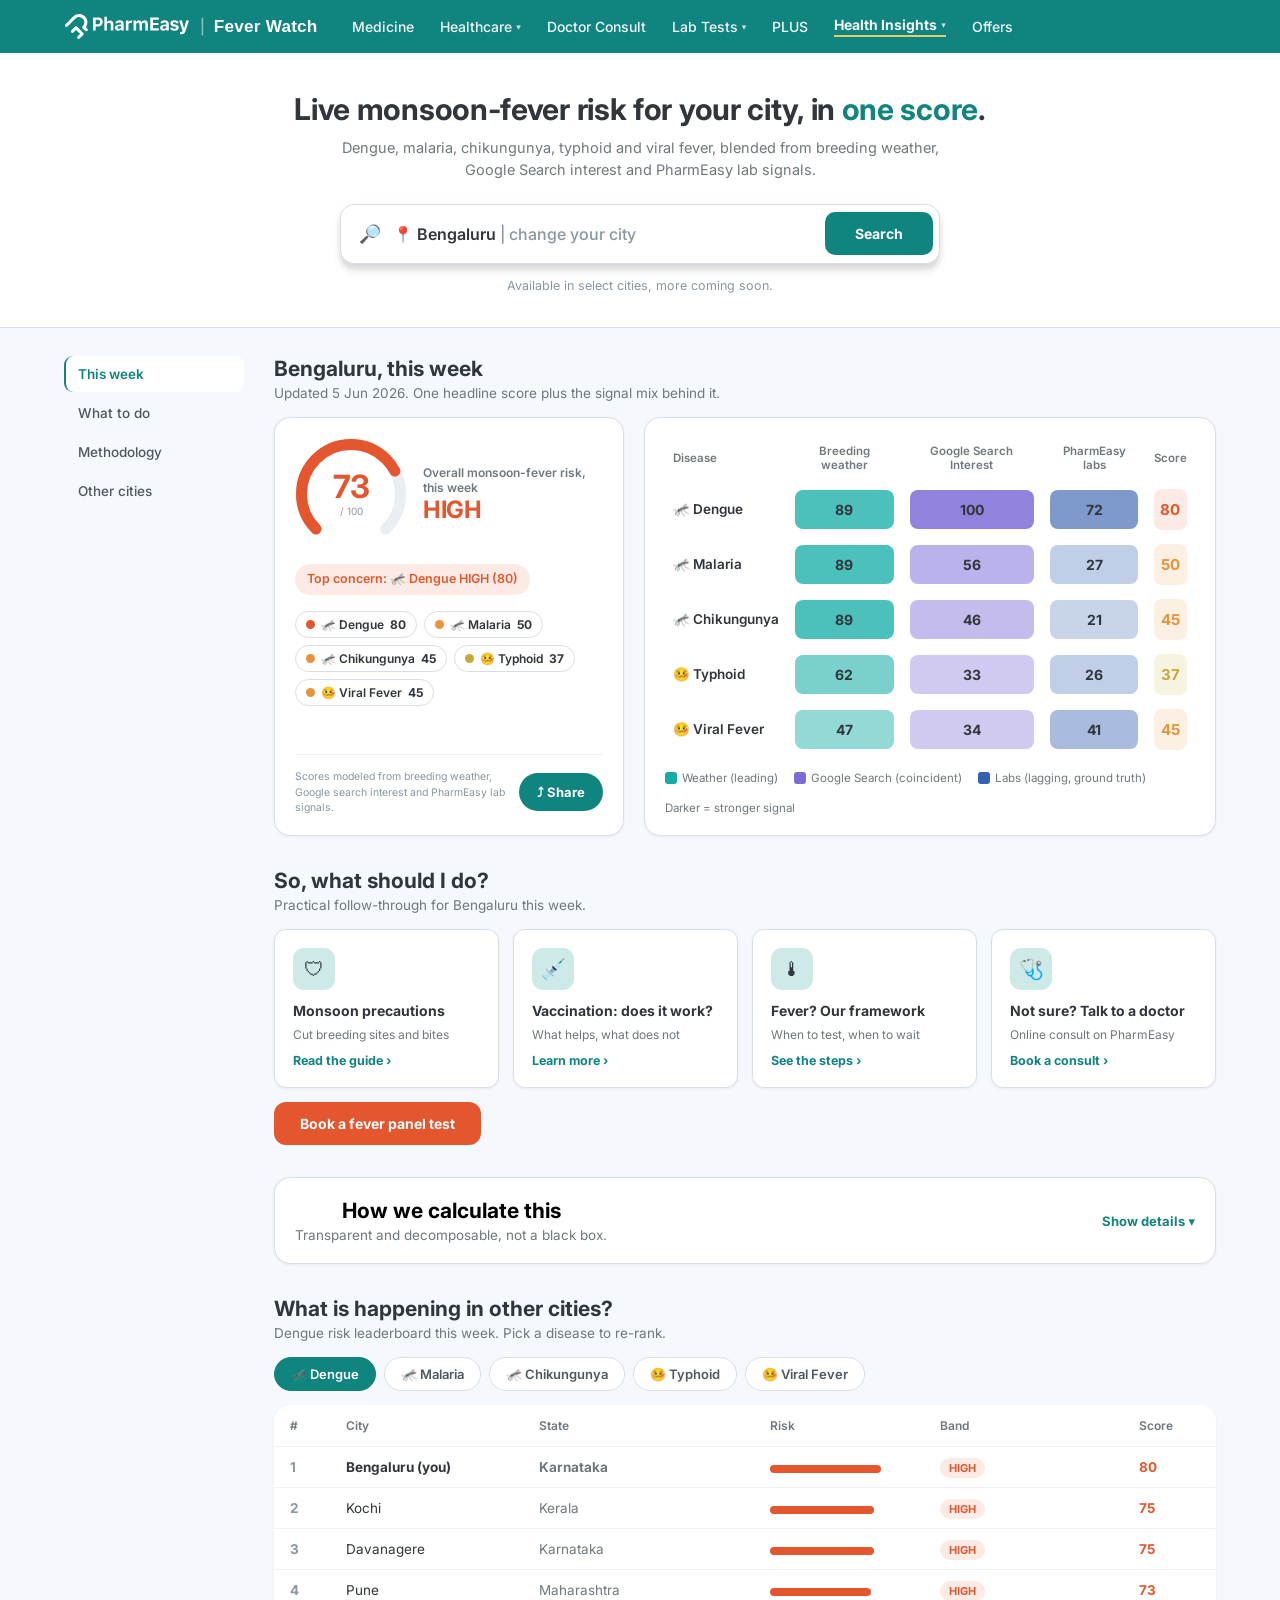
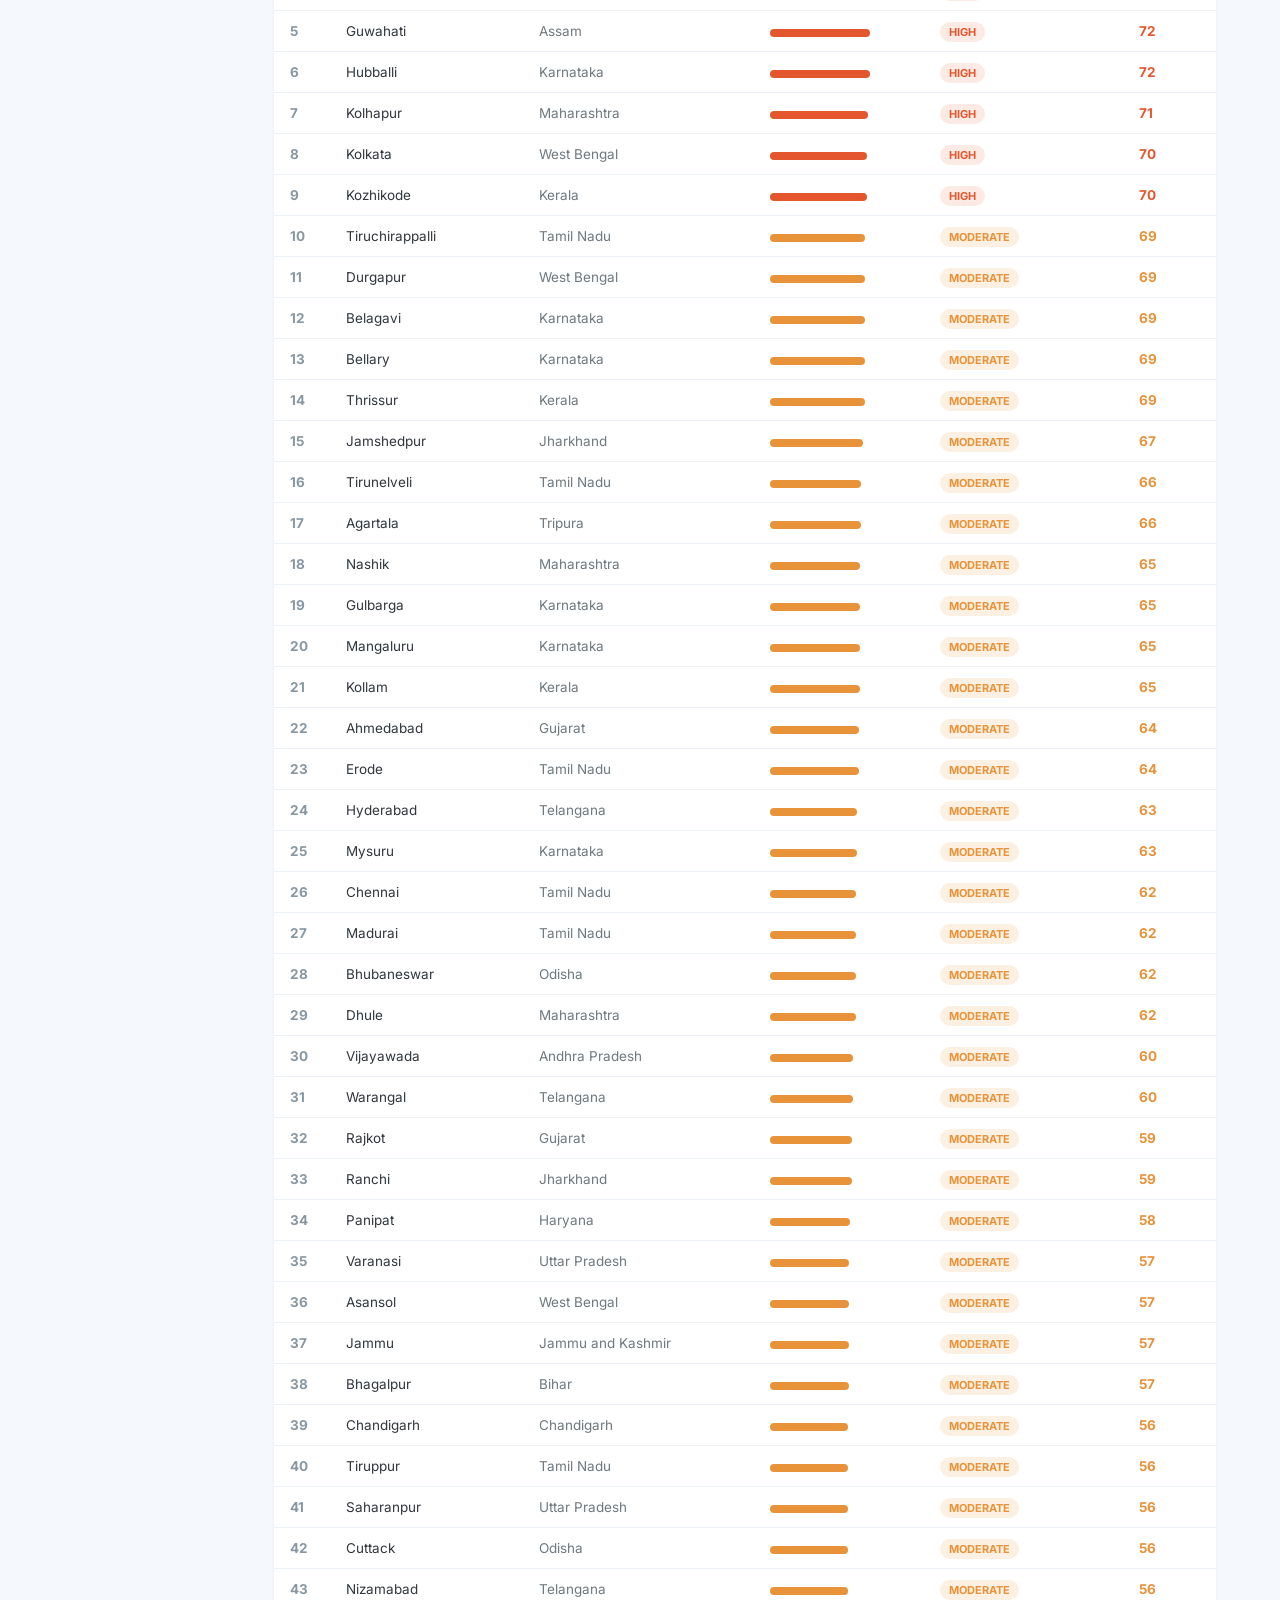
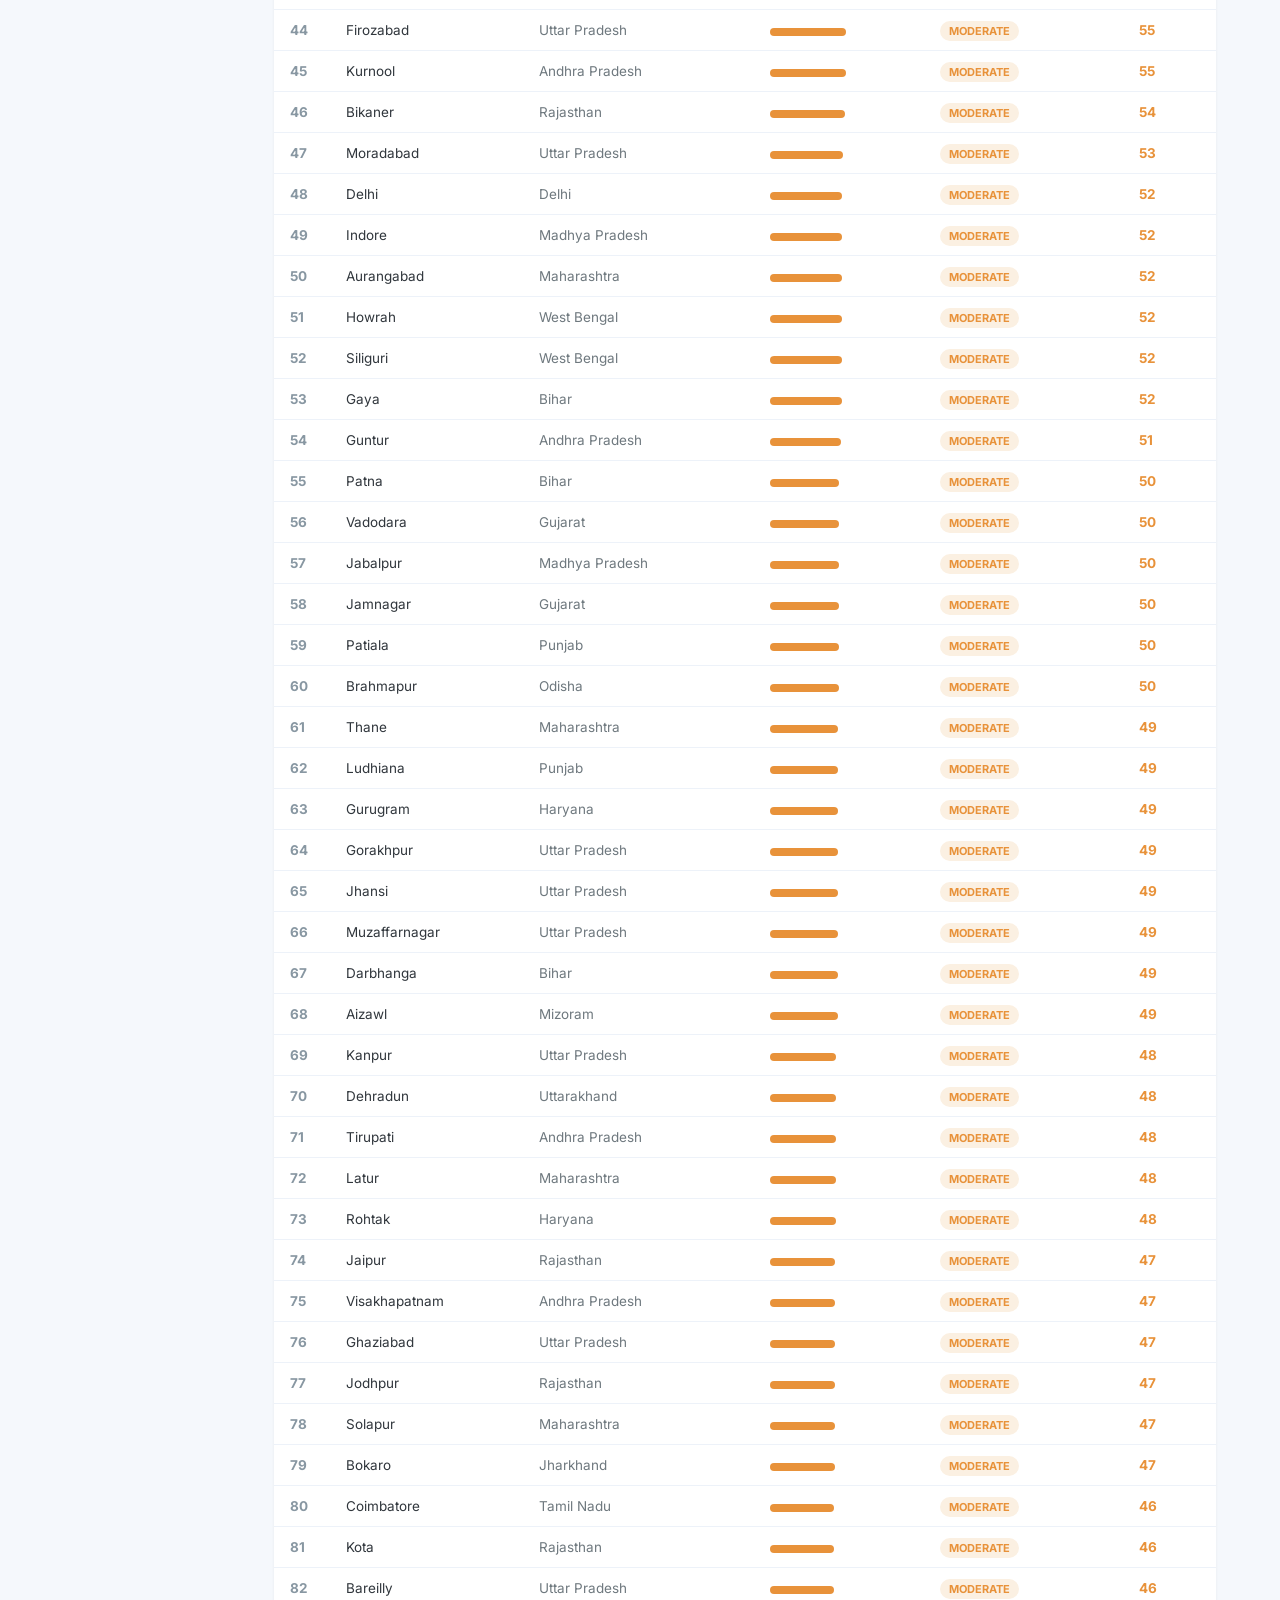
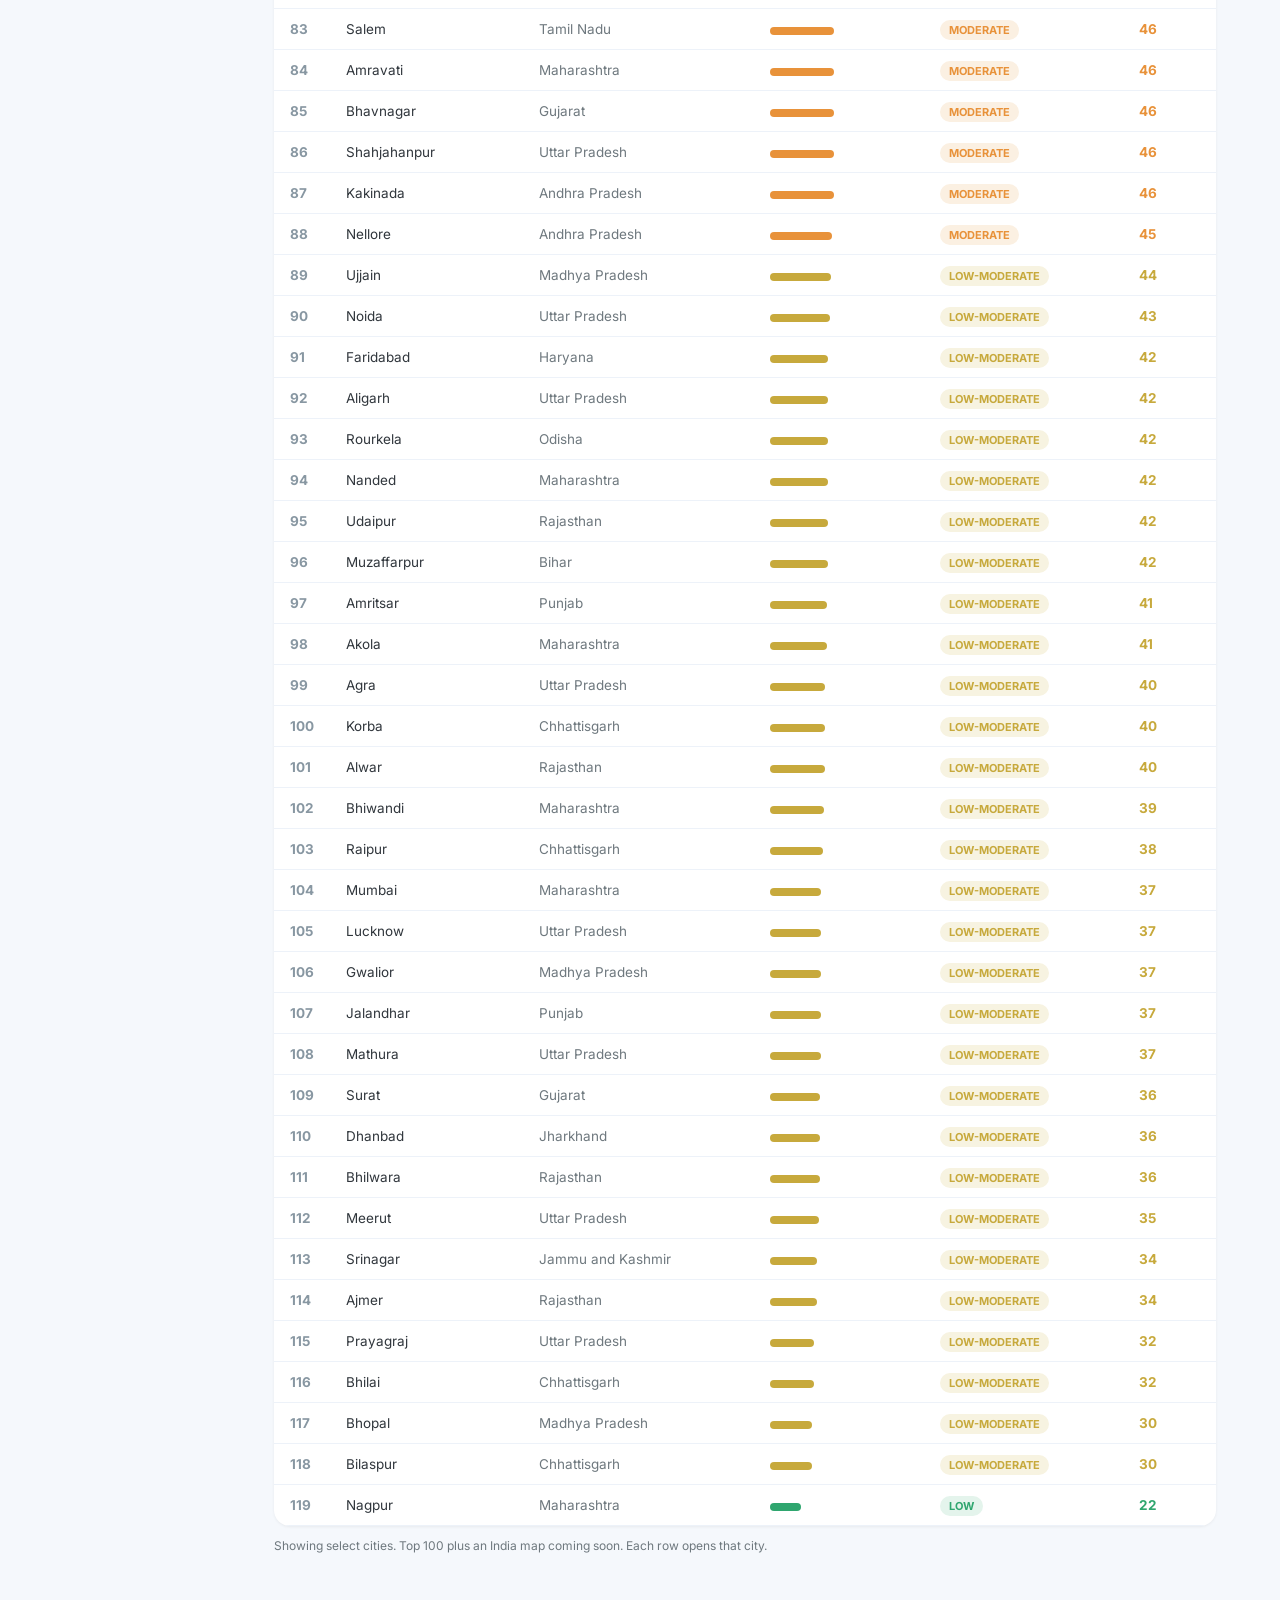
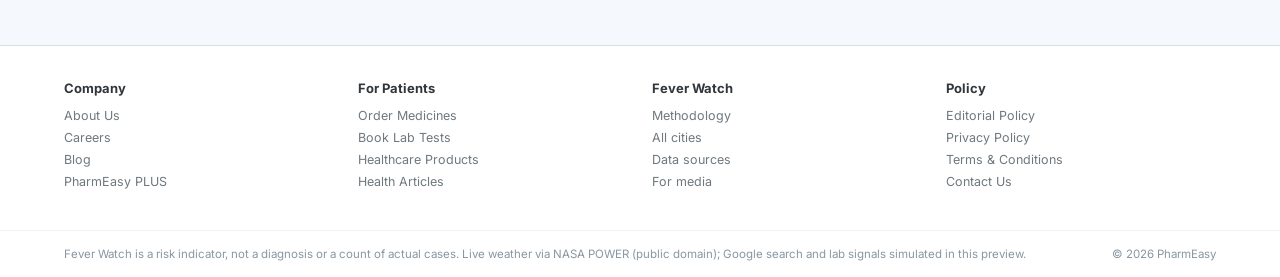
==== prototypes/desktop.html @ 9a68ba4a "Initial commit: Fever Watch data layer, providers, prototypes, geo/share modules - Confirmation-weig" ====
<!DOCTYPE html>
<html lang="en-IN">
<head>
<meta charset="utf-8" />
<meta name="viewport" content="width=device-width, initial-scale=1" />
<title>Fever Watch | Desktop flow</title>
<link rel="stylesheet" href="./tokens.css" />
<style>
  body { background: var(--pe-bg); }

  /* header (teal, white logo + mock nav links) */
  .nav { position: sticky; top: 0; z-index: 30; background: var(--pe-green); }
  .navin { max-width: 1200px; margin: 0 auto; display: flex; align-items: center; gap: 32px; padding: 14px 24px; }
  .navin img.navlock { height: 25px; display: block; }
  .navlinks { display: flex; gap: 26px; align-items: center; }
  .navlinks a { color: #fff; font-size: 14px; font-weight: 500; display: inline-flex; align-items: center; gap: 4px; opacity: .95; }
  .navlinks a.cur { font-weight: 700; border-bottom: 2px solid var(--pe-gold); padding-bottom: 2px; }
  .navlinks a .cv { font-size: 9px; opacity: .8; }

  /* search hero (white) */
  .srch { background: #fff; border-bottom: 1px solid var(--pe-line); }
  .srchin { max-width: 760px; margin: 0 auto; padding: 38px 24px 34px; text-align: center; }
  .srch h1 { font-size: 30px; font-weight: 700; margin: 0 0 10px; letter-spacing: -.3px; }
  .srch h1 em { font-style: normal; color: var(--pe-green); }
  .srch .subtitle { font-size: 14.5px; color: var(--pe-muted); margin: 0 auto 22px; max-width: 600px; line-height: 1.55; }
  .searchbar { display: flex; align-items: center; max-width: 600px; margin: 0 auto; background: #fff; border: 1px solid var(--pe-line); border-radius: 14px; box-shadow: var(--shadow); padding: 6px 6px 6px 18px; position: relative; }
  .searchbar .ico { color: var(--pe-green); font-size: 18px; }
  .searchbar .field { flex: 1; font-size: 16px; color: var(--pe-ink); font-weight: 600; padding: 13px 12px; text-align: left; background: none; border: none; cursor: pointer; }
  .searchbar .field .ph { color: var(--pe-muted-2); font-weight: 500; }
  .searchbtn { background: var(--pe-green); color: #fff; border: none; padding: 13px 30px; border-radius: 10px; font-weight: 700; font-size: 14px; cursor: pointer; }
  .microcopy { font-size: 12.5px; color: var(--pe-muted-2); margin: 14px 0 0; }
  .combopanel { display: none; position: absolute; top: 62px; left: 0; right: 0; background: #fff; border-radius: 12px; box-shadow: var(--shadow); z-index: 20; overflow: hidden; text-align: left; }
  .combopanel.open { display: block; }
  .combopanel input { width: 100%; border: none; border-bottom: 1px solid var(--pe-bg-2); padding: 14px 16px; font-size: 14px; }
  .combolist { max-height: 300px; overflow-y: auto; }
  .cityopt { width: 100%; text-align: left; background: none; border: none; border-bottom: 1px solid var(--pe-bg-2); padding: 12px 16px; font-size: 14.5px; display: flex; align-items: center; justify-content: space-between; cursor: pointer; }
  .cityopt:hover { background: var(--pe-bg); }
  .cityopt small { color: var(--pe-muted); font-size: 12px; }
  .cityopt .sb { font-size: 11px; font-weight: 700; padding: 3px 9px; border-radius: var(--pill); }

  /* shell */
  .shell { max-width: 1200px; margin: 0 auto; display: flex; gap: 30px; padding: 28px 24px 36px; align-items: flex-start; }
  .toc { position: sticky; top: 84px; width: 180px; flex-shrink: 0; }
  .toc a { display: block; padding: 10px 12px; border-radius: 9px; color: var(--pe-ink-2); font-size: 13.5px; font-weight: 500; margin-bottom: 3px; border-left: 2px solid transparent; cursor: pointer; }
  .toc a.cur, .toc a:hover { background: #fff; color: var(--pe-green); border-left-color: var(--pe-green); font-weight: 600; }
  .main { flex: 1; min-width: 0; }
  section[id^="s-"] { scroll-margin-top: 78px; margin-bottom: 32px; }
  .sechead { font-size: 21px; font-weight: 700; margin: 0 0 4px; }
  .secsub { font-size: 13.5px; color: var(--pe-muted); margin: 0 0 16px; }
  .card { background: #fff; border: 1px solid var(--pe-line); border-radius: var(--radius); box-shadow: var(--shadow-sm); padding: 20px; }

  .grid2 { display: grid; grid-template-columns: 350px 1fr; gap: 20px; align-items: stretch; }

  /* risk card */
  .risk { display: flex; flex-direction: column; }
  .rtop { display: flex; gap: 16px; align-items: center; }
  .gaugewrap { position: relative; flex-shrink: 0; }
  .gaugewrap .num { position: absolute; inset: 0; display: flex; flex-direction: column; align-items: center; justify-content: center; }
  .gaugewrap .num b { font-size: 32px; font-weight: 700; line-height: 1; letter-spacing: -.5px; }
  .gaugewrap .num span { font-size: 10px; color: var(--pe-muted-2); margin-top: 2px; }
  .rhead .ov { font-size: 12px; color: var(--pe-muted); font-weight: 600; }
  .rhead .bandlbl { font-size: 24px; font-weight: 700; line-height: 1.1; margin: 2px 0 0; letter-spacing: -.3px; }
  .driverrow { margin-top: 14px; }
  .driver { display: inline-flex; align-items: center; gap: 6px; font-size: 12.5px; font-weight: 600; padding: 7px 12px; border-radius: var(--pill); line-height: 1.35; }
  .pills { display: flex; flex-wrap: wrap; gap: 7px; margin: 16px 0; }
  .dpill { display: inline-flex; align-items: center; gap: 6px; border: 1px solid var(--pe-line); border-radius: var(--pill); padding: 5px 10px; font-size: 12px; font-weight: 600; }
  .dpill .dot { width: 9px; height: 9px; border-radius: 50%; }
  .dpill b { font-weight: 700; }
  .rfoot { margin-top: auto; padding-top: 14px; border-top: 1px solid var(--pe-bg-2); display: flex; align-items: center; justify-content: space-between; gap: 12px; }
  .rfoot .note { font-size: 10.5px; color: var(--pe-muted-2); line-height: 1.45; }
  .sharebtn { border: none; background: var(--pe-green); color: #fff; font-weight: 700; font-size: 13px; padding: 11px 18px; border-radius: var(--pill); white-space: nowrap; cursor: pointer; }

  /* heatmap */
  .heat { width: 100%; border-collapse: separate; border-spacing: 0; }
  .heat th { font-size: 11.5px; font-weight: 600; color: var(--pe-muted); text-align: center; padding: 6px 8px 10px; }
  .heat th.dis { text-align: left; }
  .heat td { padding: 7px 8px; text-align: center; }
  .heat td.dis { text-align: left; font-size: 13.5px; font-weight: 600; white-space: nowrap; }
  .heatcell { border-radius: 8px; padding: 11px 6px; font-weight: 700; font-size: 14px; color: var(--pe-ink); }
  .heatcell.empty { color: var(--pe-muted-2); font-weight: 500; font-size: 11.5px; background: var(--pe-bg) !important; }
  .heatscore { border-radius: 8px; padding: 11px 6px; font-weight: 700; font-size: 15px; }
  .heatlegend { font-size: 11.5px; color: var(--pe-muted); margin-top: 14px; display: flex; gap: 16px; align-items: center; flex-wrap: wrap; }
  .heatlegend .k { display: inline-flex; align-items: center; gap: 5px; }
  .heatlegend .sw { width: 12px; height: 12px; border-radius: 3px; }

  /* actions */
  .actrow { display: grid; grid-template-columns: repeat(4, 1fr); gap: 14px; }
  .actcard { background: #fff; border: 1px solid var(--pe-line); border-radius: var(--radius-sm); padding: 18px; box-shadow: var(--shadow-sm); }
  .actcard .ic { width: 42px; height: 42px; border-radius: 11px; display: grid; place-items: center; font-size: 20px; background: var(--pe-green-100); margin-bottom: 12px; }
  .actcard b { display: block; font-size: 14px; margin-bottom: 4px; }
  .actcard span { font-size: 12px; color: var(--pe-muted); line-height: 1.45; }
  .actcard .lnk { display: inline-block; margin-top: 10px; font-size: 12.5px; font-weight: 700; color: var(--pe-green); }
  .ctabig { border: none; color: #fff; font-weight: 700; font-size: 14px; padding: 13px 26px; border-radius: var(--radius-sm); margin-top: 14px; cursor: pointer; }

  /* methodology */
  .methhead { width: 100%; background: none; border: none; padding: 0; display: flex; align-items: center; justify-content: space-between; cursor: pointer; }
  .methtog { color: var(--pe-green); font-weight: 700; font-size: 13px; }
  .methbody { display: none; margin-top: 16px; }
  .methbody.open { display: block; }
  .methgrid { display: grid; grid-template-columns: 1.35fr 1fr; gap: 26px; font-size: 13px; color: var(--pe-ink-2); line-height: 1.65; }
  .methgrid h4 { font-size: 13.5px; margin: 16px 0 5px; color: var(--pe-ink); }
  .methgrid h4:first-child { margin-top: 0; }
  .methgrid code { background: var(--pe-bg-2); padding: 1px 6px; border-radius: 4px; font-size: 12px; }
  .methgrid ul { padding-left: 18px; margin: 6px 0; }
  .methgrid li { margin: 4px 0; }
  .methgrid .side { background: var(--pe-bg); border-radius: var(--radius-sm); padding: 18px; align-self: start; }
  .cite { font-size: 12px; margin: 7px 0; padding-left: 14px; text-indent: -14px; }

  /* leaderboard */
  .lbtabs { display: flex; gap: 8px; margin-bottom: 14px; flex-wrap: wrap; }
  .lbtab { border: 1px solid var(--pe-line); background: #fff; border-radius: var(--pill); padding: 8px 16px; font-size: 13px; font-weight: 600; color: var(--pe-ink-2); cursor: pointer; }
  .lbtab.on { background: var(--pe-green); border-color: var(--pe-green); color: #fff; }
  table.lbtable { width: 100%; border-collapse: collapse; background: #fff; border-radius: var(--radius); overflow: hidden; box-shadow: var(--shadow-sm); }
  .lbtable th { text-align: left; font-size: 12px; color: var(--pe-muted); font-weight: 600; padding: 13px 16px; border-bottom: 1px solid var(--pe-bg-2); }
  .lbtable td { padding: 12px 16px; border-bottom: 1px solid var(--pe-bg-2); font-size: 13.5px; }
  .lbtable tbody tr:hover td { background: var(--pe-bg); cursor: pointer; }
  .lbtable tr.you td { font-weight: 700; }
  .lbtable .rk { color: var(--pe-muted-2); font-weight: 700; width: 36px; }
  .lbtable .bar { width: 170px; }
  .lbtable .bar i { display: inline-block; height: 8px; border-radius: 5px; vertical-align: middle; }
  .lbtable .bd { font-size: 11px; font-weight: 700; padding: 3px 9px; border-radius: var(--pill); }
  .lbnote { font-size: 12px; color: var(--pe-muted); margin-top: 12px; }

  /* footer */
  .footer { background: #fff; border-top: 1px solid var(--pe-line); margin-top: 24px; }
  .footin { max-width: 1200px; margin: 0 auto; padding: 34px 24px; display: grid; grid-template-columns: repeat(4, 1fr); gap: 24px; }
  .footin h5 { font-size: 13px; margin: 0 0 12px; }
  .footin a { display: block; font-size: 12.5px; color: var(--pe-muted); margin: 7px 0; }
  .footbar { border-top: 1px solid var(--pe-bg-2); }
  .footbarin { max-width: 1200px; margin: 0 auto; padding: 16px 24px; display: flex; justify-content: space-between; gap: 16px; font-size: 11.5px; color: var(--pe-muted-2); }

  /* share popover */
  .scrim { position: fixed; inset: 0; background: rgba(15,28,27,.5); z-index: 60; display: none; place-items: center; }
  .scrim.open { display: grid; }
  .pop { width: 360px; background: #fff; border-radius: var(--radius); overflow: hidden; }
  .pophead { display: flex; align-items: center; justify-content: space-between; padding: 16px 18px; border-bottom: 1px solid var(--pe-bg-2); }
  .pophead h3 { margin: 0; font-size: 16px; }
  .pophead .x { border: none; background: var(--pe-bg-2); width: 30px; height: 30px; border-radius: 50%; cursor: pointer; }
  .popbody { padding: 18px; }
  .sharecard { border-radius: 16px; overflow: hidden; background: linear-gradient(155deg, var(--pe-green) 0%, var(--pe-green-dark) 100%); color: #fff; }
  .sc-head { display: flex; align-items: center; gap: 11px; padding: 16px 18px 4px; }
  .sc-head img { height: 19px; }
  .sc-head .fw { font-size: 13px; font-weight: 700; padding-left: 11px; border-left: 1px solid rgba(255,255,255,.35); }
  .sc-body { text-align: center; padding: 8px 18px 16px; }
  .sc-emoji { font-size: 40px; }
  .sc-score { font-size: 54px; font-weight: 700; line-height: 1; margin: 4px 0 8px; letter-spacing: -1px; }
  .sc-score span { font-size: 20px; opacity: .8; font-weight: 600; }
  .sc-band { display: inline-block; background: #fff; font-weight: 800; font-size: 13px; letter-spacing: 1px; padding: 5px 14px; border-radius: var(--pill); }
  .sc-title { font-size: 15px; font-weight: 600; margin-top: 12px; }
  .sc-sub { font-size: 12px; opacity: .85; margin-top: 3px; }
  .sc-foot { background: rgba(0,0,0,.16); padding: 11px 18px; font-size: 11px; text-align: center; }
  .sharetext { font-size: 12.5px; color: var(--pe-ink-2); line-height: 1.55; background: var(--pe-bg); border-radius: var(--radius-sm); padding: 13px; margin: 14px 0; }
  .sharebtns { display: flex; gap: 8px; }
  .sharebtns button { flex: 1; border: none; color: #fff; padding: 12px; border-radius: 10px; font-weight: 700; font-size: 13px; cursor: pointer; }
</style>
</head>
<body>
<header class="nav"><div class="navin">
  <img class="navlock" src="../assets/img/fever-watch-lockup-white.svg" alt="PharmEasy Fever Watch" />
  <nav class="navlinks">
    <a>Medicine</a><a>Healthcare <span class="cv">▾</span></a><a>Doctor Consult</a><a>Lab Tests <span class="cv">▾</span></a>
    <a>PLUS</a><a class="cur">Health Insights <span class="cv">▾</span></a><a>Offers</a>
  </nav>
</div></header>

<div id="app"><div class="shell"><p style="color:var(--pe-muted)">Loading Fever Watch...</p></div></div>
<div class="scrim" id="scrim"><div class="pop" id="pop"></div></div>

<script>
(function () {
  "use strict";
  var LOGO = "../assets/img/pe_logo-white.svg";
  var RISK = { "HIGH": "#E4572E", "MODERATE": "#E8923A", "LOW-MODERATE": "#C7A93C", "LOW": "#2FA66F" };
  var RISK_SOFT = { "HIGH": "#FCEBE4", "MODERATE": "#FBF0E2", "LOW-MODERATE": "#F7F3E1", "LOW": "#E4F4EC" };
  var SIGCOL = { weather: [21, 172, 165], trends: [124, 108, 214], positivity: [54, 97, 176] };
  var SIGNAME = { weather: "Breeding weather", trends: "Google Search Interest", positivity: "PharmEasy labs" };
  var ACTIONS = [
    { ic: "🛡", t: "Monsoon precautions", s: "Cut breeding sites and bites", lnk: "Read the guide" },
    { ic: "💉", t: "Vaccination: does it work?", s: "What helps, what does not", lnk: "Learn more" },
    { ic: "🌡", t: "Fever? Our framework", s: "When to test, when to wait", lnk: "See the steps" },
    { ic: "🩺", t: "Not sure? Talk to a doctor", s: "Online consult on PharmEasy", lnk: "Book a consult" }
  ];
  var MONTHS = ["Jan", "Feb", "Mar", "Apr", "May", "Jun", "Jul", "Aug", "Sep", "Oct", "Nov", "Dec"];
  var DATA = null, state = { cityId: null, leader: null, comboOpen: false, methodOpen: false }, app = document.getElementById("app");

  fetch("../data/grid.json", { cache: "no-store" }).then(function (r) { return r.json(); }).then(function (j) {
    DATA = j;
    state.cityId = DATA.cities.some(function (c) { return c.id === "bengaluru"; }) ? "bengaluru" : DATA.cities[0].id;
    state.leader = (DATA.diseases.filter(function (d) { return d.flagship; })[0] || DATA.diseases[0]).id;
    document.addEventListener("click", onClick);
    render();
  }).catch(function (e) { app.innerHTML = '<div class="shell"><div class="card">Could not load data: ' + e.message + '</div></div>'; });

  function cityObj(id) { return DATA.cities.filter(function (c) { return c.id === id; })[0]; }
  function diseaseObj(id) { return DATA.diseases.filter(function (d) { return d.id === id; })[0]; }
  function cellFor(city, dis) { return DATA.grid.filter(function (r) { return r.city === city && r.disease === dis; })[0]; }
  function fmtDate(iso) { if (!iso) return ""; var d = new Date(iso); return d.getUTCDate() + " " + MONTHS[d.getUTCMonth()] + " " + d.getUTCFullYear(); }

  function render() {
    var c = cityObj(state.cityId), b = c.blend;
    app.innerHTML = searchHero(c) +
      '<div class="shell"><aside class="toc">' +
        '<a class="cur" data-jump="s-week">This week</a><a data-jump="s-do">What to do</a><a data-jump="s-method">Methodology</a><a data-jump="s-other">Other cities</a>' +
      '</aside><div class="main">' + weekSection(c, b) + doSection(c) + methodSection() + otherSection(c) + '</div></div>' + footer();
  }

  function searchHero(c) {
    return '<section class="srch"><div class="srchin">' +
      '<h1>Live monsoon-fever risk for your city, in <em>one score</em>.</h1>' +
      '<p class="subtitle">Dengue, malaria, chikungunya, typhoid and viral fever, blended from breeding weather, Google Search interest and PharmEasy lab signals.</p>' +
      '<div class="searchbar"><span class="ico">🔎</span>' +
        '<button class="field" data-act="combo">📍 ' + c.name + '  <span class="ph">| change your city</span></button>' +
        '<button class="searchbtn" data-act="combo">Search</button>' +
        '<div class="combopanel' + (state.comboOpen ? ' open' : '') + '"><input id="cityinput" placeholder="Where are you from? Type a city" autocomplete="off"><div class="combolist" id="combolist"></div></div>' +
      '</div><p class="microcopy">Available in select cities, more coming soon.</p></div></section>';
  }

  function weekSection(c, b) {
    var col = RISK[b.band], drvCell = cellFor(c.id, b.driver), drv = diseaseObj(b.driver);
    var pills = DATA.diseases.map(function (d) { var cell = cellFor(c.id, d.id); return '<span class="dpill"><span class="dot" style="background:' + RISK[cell.band] + '"></span>' + d.emoji + ' ' + d.label + ' <b>' + cell.score + '</b></span>'; }).join("");
    var card = '<div class="card risk"><div class="rtop">' + gauge(b.score, col, 112) +
      '<div class="rhead"><div class="ov">Overall monsoon-fever risk, this week</div><div class="bandlbl" style="color:' + col + '">' + b.band + '</div></div></div>' +
      '<div class="driverrow"><span class="driver" style="background:' + RISK_SOFT[drvCell.band] + ';color:' + RISK[drvCell.band] + '">Top concern: ' + drv.emoji + ' ' + drv.label + ' ' + drvCell.band + ' (' + b.driver_score + ')</span></div>' +
      '<div class="pills">' + pills + '</div>' +
      '<div class="rfoot"><span class="note">Scores modeled from breeding weather, Google search interest and PharmEasy lab signals.</span><button class="sharebtn" data-act="share">⤴ Share</button></div></div>';
    return '<section id="s-week"><h3 class="sechead">' + c.name + ', this week</h3>' +
      '<p class="secsub">Updated ' + fmtDate(DATA.generated_at) + '. One headline score plus the signal mix behind it.</p>' +
      '<div class="grid2">' + card + heatmapCard(c) + '</div></section>';
  }

  function heatmapCard(c) {
    var sigs = ["weather", "trends", "positivity"];
    var head = '<tr><th class="dis">Disease</th>' + sigs.map(function (s) { return '<th>' + SIGNAME[s] + '</th>'; }).join("") + '<th>Score</th></tr>';
    var rows = DATA.diseases.map(function (d) {
      var cell = cellFor(c.id, d.id);
      var tds = sigs.map(function (s) {
        var v = cell.signals[s];
        if (v == null) return '<td><div class="heatcell empty">no data</div></td>';
        var rgb = SIGCOL[s], a = (0.12 + 0.72 * v / 100).toFixed(2);
        return '<td><div class="heatcell" style="background:rgba(' + rgb[0] + ',' + rgb[1] + ',' + rgb[2] + ',' + a + ')">' + v + '</div></td>';
      }).join("");
      return '<tr><td class="dis">' + d.emoji + ' ' + d.label + '</td>' + tds + '<td><div class="heatscore" style="background:' + RISK_SOFT[cell.band] + ';color:' + RISK[cell.band] + '">' + cell.score + '</div></td></tr>';
    }).join("");
    return '<div class="card"><table class="heat"><thead>' + head + '</thead><tbody>' + rows + '</tbody></table>' +
      '<div class="heatlegend"><span class="k"><span class="sw" style="background:#15ACA5"></span>Weather (leading)</span>' +
      '<span class="k"><span class="sw" style="background:#7C6CD6"></span>Google Search (coincident)</span>' +
      '<span class="k"><span class="sw" style="background:#3661B0"></span>Labs (lagging, ground truth)</span><span>Darker = stronger signal</span></div></div>';
  }

  function doSection(c) {
    var high = c.blend.band === "HIGH";
    var cards = ACTIONS.map(function (a) { return '<div class="actcard"><div class="ic">' + a.ic + '</div><b>' + a.t + '</b><span>' + a.s + '</span><a class="lnk" href="#">' + a.lnk + ' ›</a></div>'; }).join("");
    return '<section id="s-do"><h3 class="sechead">So, what should I do?</h3><p class="secsub">Practical follow-through for ' + c.name + ' this week.</p>' +
      '<div class="actrow">' + cards + '</div><button class="ctabig" style="background:' + (high ? RISK.HIGH : "var(--pe-green)") + '">' + (high ? "Book a fever panel test" : "Shop monsoon prevention essentials") + '</button></section>';
  }

  function methodSection() {
    return '<section id="s-method"><div class="card"><button class="methhead" data-act="method">' +
      '<span><h3 class="sechead" style="margin:0">How we calculate this</h3><p class="secsub" style="margin:4px 0 0">Transparent and decomposable, not a black box.</p></span>' +
      '<span class="methtog" id="methtog">Show details ▾</span></button>' +
      '<div class="methbody' + (state.methodOpen ? ' open' : '') + '" id="methbody">' + METHOD + '</div></div></section>';
  }

  function otherSection(c) {
    var dis = diseaseObj(state.leader);
    var tabs = DATA.diseases.map(function (d) { return '<button class="lbtab' + (d.id === state.leader ? " on" : "") + '" data-act="leader" data-id="' + d.id + '">' + d.emoji + ' ' + d.label + '</button>'; }).join("");
    var rows = DATA.cities.map(function (ci) { var cell = cellFor(ci.id, state.leader); return { id: ci.id, name: ci.name, state: ci.state, score: cell.score, band: cell.band }; }).sort(function (a, b) { return b.score - a.score; });
    var body = rows.map(function (r, i) {
      return '<tr class="' + (r.id === state.cityId ? "you" : "") + '" data-act="pickrow" data-id="' + r.id + '"><td class="rk">' + (i + 1) + '</td><td>' + r.name + (r.id === state.cityId ? " (you)" : "") + '</td>' +
        '<td style="color:var(--pe-muted)">' + r.state + '</td><td class="bar"><i style="width:' + r.score + '%;background:' + RISK[r.band] + '"></i></td>' +
        '<td><span class="bd" style="background:' + RISK_SOFT[r.band] + ';color:' + RISK[r.band] + '">' + r.band + '</span></td><td style="font-weight:700;color:' + RISK[r.band] + '">' + r.score + '</td></tr>';
    }).join("");
    return '<section id="s-other"><h3 class="sechead">What is happening in other cities?</h3><p class="secsub">' + dis.label + ' risk leaderboard this week. Pick a disease to re-rank.</p>' +
      '<div class="lbtabs">' + tabs + '</div><table class="lbtable"><thead><tr><th>#</th><th>City</th><th>State</th><th>Risk</th><th>Band</th><th>Score</th></tr></thead><tbody>' + body + '</tbody></table>' +
      '<p class="lbnote">Showing select cities. Top 100 plus an India map coming soon. Each row opens that city.</p></section>';
  }

  function footer() {
    var cols = [["Company", ["About Us", "Careers", "Blog", "PharmEasy PLUS"]], ["For Patients", ["Order Medicines", "Book Lab Tests", "Healthcare Products", "Health Articles"]], ["Fever Watch", ["Methodology", "All cities", "Data sources", "For media"]], ["Policy", ["Editorial Policy", "Privacy Policy", "Terms & Conditions", "Contact Us"]]];
    var colHtml = cols.map(function (cl) { return '<div><h5>' + cl[0] + '</h5>' + cl[1].map(function (l) { return '<a href="#">' + l + '</a>'; }).join("") + '</div>'; }).join("");
    return '<footer class="footer"><div class="footin">' + colHtml + '</div><div class="footbar"><div class="footbarin">' +
      '<span>Fever Watch is a risk indicator, not a diagnosis or a count of actual cases. Live weather via NASA POWER (public domain); Google search and lab signals simulated in this preview.</span><span>© 2026 PharmEasy</span></div></div></footer>';
  }

  function gauge(score, color, size) {
    var sw = 11, cx = size / 2, r = (size - sw) / 2 - 1, C = 2 * Math.PI * r, arc = 0.75;
    var track = (arc * C).toFixed(1), gap = (C - arc * C).toFixed(1), prog = (Math.max(0, Math.min(100, score)) / 100 * arc * C).toFixed(1);
    return '<div class="gaugewrap" style="width:' + size + 'px;height:' + size + 'px"><svg width="' + size + '" height="' + size + '" viewBox="0 0 ' + size + ' ' + size + '">' +
      '<circle cx="' + cx + '" cy="' + cx + '" r="' + r + '" fill="none" stroke="#e9eef5" stroke-width="' + sw + '" stroke-linecap="round" stroke-dasharray="' + track + ' ' + gap + '" transform="rotate(135 ' + cx + ' ' + cx + ')"/>' +
      '<circle cx="' + cx + '" cy="' + cx + '" r="' + r + '" fill="none" stroke="' + color + '" stroke-width="' + sw + '" stroke-linecap="round" stroke-dasharray="' + prog + ' ' + (C * 2).toFixed(1) + '" transform="rotate(135 ' + cx + ' ' + cx + ')" style="transition:stroke-dasharray 1s ease"/>' +
      '</svg><div class="num"><b style="color:' + color + '">' + score + '</b><span>/ 100</span></div></div>';
  }

  function renderCombo() {
    var q = (document.getElementById("cityinput").value || "").toLowerCase();
    document.getElementById("combolist").innerHTML = DATA.cities.filter(function (c) { return c.name.toLowerCase().indexOf(q) >= 0; }).map(function (c) {
      var b = c.blend;
      return '<button class="cityopt" data-act="pickCity" data-id="' + c.id + '"><span>📍 ' + c.name + ' <small>' + c.state + '</small></span><span class="sb" style="background:' + RISK_SOFT[b.band] + ';color:' + RISK[b.band] + '">' + b.band + ' ' + b.score + '</span></button>';
    }).join("");
  }

  function shareText(c) { var b = c.blend, drv = diseaseObj(b.driver), cell = cellFor(c.id, b.driver); return cell.band + " risk for " + drv.label + " in " + c.name + ", " + b.driver_score + "/100, modelled from breeding weather, Google search interest and PharmEasy lab signals. Know more."; }
  function openShare() {
    var c = cityObj(state.cityId), b = c.blend, drv = diseaseObj(b.driver), cell = cellFor(c.id, b.driver), col = RISK[cell.band];
    document.getElementById("pop").innerHTML = '<div class="pophead"><h3>Share this risk</h3><button class="x" data-act="closeShare">✕</button></div><div class="popbody">' +
      '<div class="sharecard"><div class="sc-head"><img src="' + LOGO + '" alt="PharmEasy"><span class="fw">Fever Watch</span></div>' +
      '<div class="sc-body"><div class="sc-emoji">' + drv.emoji + '</div><div class="sc-score">' + b.driver_score + '<span>/100</span></div>' +
      '<span class="sc-band" style="color:' + col + '">' + cell.band + ' RISK</span><div class="sc-title">' + drv.label + ' risk in ' + c.name + '</div>' +
      '<div class="sc-sub">This week, ' + fmtDate(DATA.generated_at) + '</div></div><div class="sc-foot">Check your city at pharmeasy.in/fever-watch</div></div>' +
      '<div class="sharetext">' + shareText(c) + '</div>' +
      '<div class="sharebtns"><button style="background:#25D366">WhatsApp</button><button style="background:var(--pe-blue)">Copy link</button></div></div>';
    document.getElementById("scrim").classList.add("open");
  }

  function onClick(e) {
    if (e.target.id === "scrim") { document.getElementById("scrim").classList.remove("open"); return; }
    var el = e.target.closest ? e.target.closest("[data-act],[data-jump]") : null;
    if (!el) { if (state.comboOpen) { state.comboOpen = false; render(); } return; }
    if (el.hasAttribute("data-jump")) { var t = document.getElementById(el.getAttribute("data-jump")); if (t) t.scrollIntoView({ behavior: "smooth", block: "start" }); var ls = document.querySelectorAll(".toc a"); for (var i = 0; i < ls.length; i++) ls[i].classList.remove("cur"); el.classList.add("cur"); return; }
    var a = el.getAttribute("data-act");
    if (a === "combo") { state.comboOpen = !state.comboOpen; render(); if (state.comboOpen) { var inp = document.getElementById("cityinput"); renderCombo(); inp.addEventListener("input", renderCombo); inp.focus(); } e.stopPropagation(); }
    else if (a === "pickCity" || a === "pickrow") { state.cityId = el.getAttribute("data-id"); state.comboOpen = false; render(); window.scrollTo({ top: 0, behavior: "smooth" }); }
    else if (a === "leader") { state.leader = el.getAttribute("data-id"); render(); document.getElementById("s-other").scrollIntoView({ behavior: "smooth" }); }
    else if (a === "method") { state.methodOpen = !state.methodOpen; var bdy = document.getElementById("methbody"); bdy.classList.toggle("open", state.methodOpen); document.getElementById("methtog").textContent = state.methodOpen ? "Hide details ▴" : "Show details ▾"; }
    else if (a === "share") openShare();
    else if (a === "closeShare") document.getElementById("scrim").classList.remove("open");
  }

  var METHOD =
    '<div class="methgrid"><div>' +
    '<h4>1. Per-disease environmental score (0 to 100)</h4><p>From trailing daily weather, shaped by disease family:</p><ul>' +
    '<li><b>Mosquito-borne</b> (dengue, malaria, chikungunya): a unimodal temperature response peaking near <code>29&deg;C</code> (Aedes and Anopheles breed fastest at 25 to 30&deg;C; activity falls below ~18&deg;C and above ~35&deg;C), times lagged rainfall over the past ~14 days (standing-water sites emerge 1 to 2 weeks after rain), times relative humidity (above ~60% extends mosquito lifespan). Weights ~0.45 / 0.35 / 0.20.</li>' +
    '<li><b>Waterborne</b> (typhoid): recent (7-day) plus accumulated (14-day) rainfall as a contamination and runoff proxy; temperature secondary.</li>' +
    '<li><b>Febrile</b> (viral fever): humidity, day-to-day temperature variability, and rainfall.</li></ul>' +
    '<h4>2. Three independent signals</h4><ul>' +
    '<li><b>Breeding weather</b> (leading, ~weeks ahead): the environmental score above.</li>' +
    '<li><b>Google Search Interest</b> (coincident): symptom-search attention, smoothed; down-weighted when it spikes alone.</li>' +
    '<li><b>PharmEasy lab signal</b> (lagging, ground truth): aggregate, de-identified test-positivity trend.</li></ul>' +
    '<h4>3. Confirmation-weighted ensemble</h4><p>Not a flat average. With lab data present it dominates (weights ~<code>30 / 22 / 48</code> weather / search / positivity) and agreement raises confidence. Without it, a capped <code>forecast-only</code> mode (max 69, below HIGH) keeps a conditions-only read honest. The city headline is a max-dominant blend (<code>0.8 &times; top + 0.2 &times; mean of the rest</code>) with the driver disease named.</p>' +
    '</div><div class="side"><h4>Data sources</h4><ul><li>Weather: NASA POWER (US public domain / CC0)</li><li>Search: Google Trends</li><li>Positivity: PharmEasy diagnostics (aggregate, de-identified)</li></ul>' +
    '<h4>Selected research</h4>' +
    '<p class="cite">Ginsberg et al. Detecting influenza epidemics using search engine query data. <i>Nature</i>, 2009.</p>' +
    '<p class="cite">Mordecai et al. Thermal biology of mosquito-borne disease. <i>Ecology Letters</i>, 2019.</p>' +
    '<p class="cite">Liu-Helmersson et al. Vectorial capacity of Aedes aegypti and temperature. <i>PLOS ONE</i>, 2014.</p>' +
    '<p class="cite">Brady et al. Modelling adult Aedes survival at different temperatures. <i>Parasites &amp; Vectors</i>, 2013.</p>' +
    '<p class="cite">Naish et al. Climate change and dengue: a systematic review. <i>BMC Infectious Diseases</i>, 2014.</p>' +
    '<p class="cite">IDSP Weekly Outbreak Reports, MoHFW.</p>' +
    '<p style="margin-top:12px;color:var(--pe-muted-2);font-size:11.5px">A risk indicator, not a diagnosis or a case count.</p></div></div>';
})();
</script>
</body>
</html>
---- prototypes/tokens.css ----
/* PharmEasy design tokens for Fever Watch, extracted from the PharmEasy Figma
   system (Order Medicine web + Med PDP SEO). Shared by the mobile and desktop
   prototypes so both flows speak the real product's design language. */
@import url('https://fonts.googleapis.com/css2?family=Inter:wght@400;500;600;700&display=swap');

:root {
  /* Brand greens */
  --pe-green: #10847E;        /* G600 "Porcelain Green" (primary) */
  --pe-green-dark: #0A534F;   /* G1000 */
  --pe-green-bright: #15ACA5; /* G400 */
  --pe-green-100: #CEEAE8;    /* tint */

  /* Accents / semantic */
  --pe-gold: #EFD06C;         /* Y400 "Plus" accent */
  --pe-blue: #3661B0;         /* B800 diagnostics / labs */
  --pe-blue-100: #B5CDF7;
  --pe-red: #F47779;          /* R600 error / HIGH */
  --pe-success: #62BF9F;      /* M600 / LOW */

  /* Neutrals */
  --pe-ink: #30363C;          /* N800 */
  --pe-ink-2: #4F585E;        /* N600 */
  --pe-muted: #6E787E;        /* N400 */
  --pe-muted-2: #8897A2;      /* N200 */
  --pe-line: #D7DFE5;         /* N100 */
  --pe-bg: #F5F8FC;           /* N10 */
  --pe-bg-2: #EDF2F9;         /* N20 */
  --pe-white: #FFFFFF;

  /* Risk ramp (mapped onto PharmEasy semantics) */
  --risk-low: #62BF9F;
  --risk-lowmod: #9FC95B;
  --risk-mod: #EFB451;
  --risk-high: #F47779;

  /* Signal colors */
  --sig-weather: #15ACA5;     /* teal */
  --sig-search: #7C6CD6;      /* violet */
  --sig-lab: #3661B0;         /* diagnostics blue */

  /* Shape & elevation (Figma: Elevation 12 DP) */
  --radius: 16px;
  --radius-sm: 12px;
  --radius-lg: 20px;
  --pill: 999px;
  --shadow: 0 5px 5px rgba(0,0,0,.08), 0 3px 14px rgba(0,0,0,.04), 0 8px 10px rgba(0,0,0,.06);
  --shadow-sm: 0 1px 3px rgba(0,0,0,.06);
  --font: 'Inter', system-ui, -apple-system, 'Segoe UI', Roboto, sans-serif;
}

* { box-sizing: border-box; }
html, body { margin: 0; padding: 0; }
body { font-family: var(--font); color: var(--pe-ink); background: var(--pe-bg); -webkit-font-smoothing: antialiased; }
button, input, select { font-family: inherit; }
a { color: var(--pe-green); text-decoration: none; }
img, svg { max-width: 100%; }
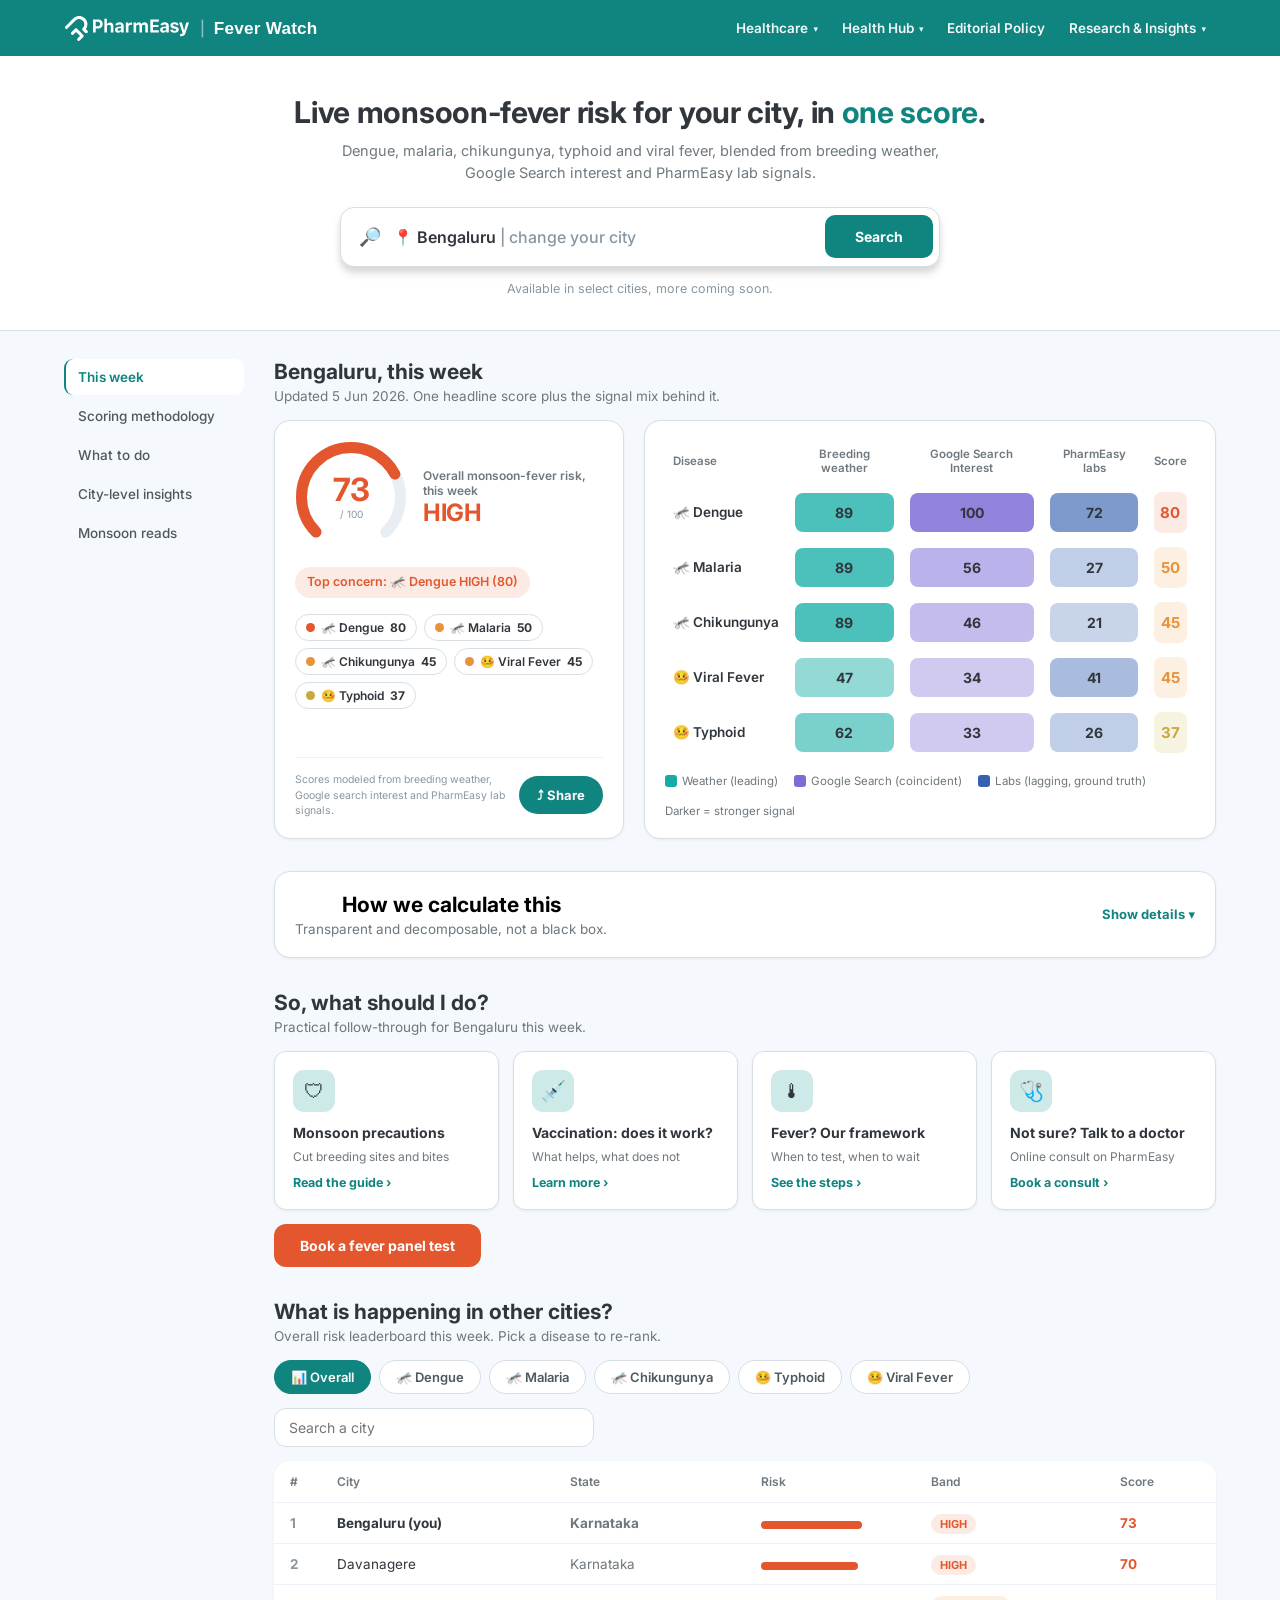
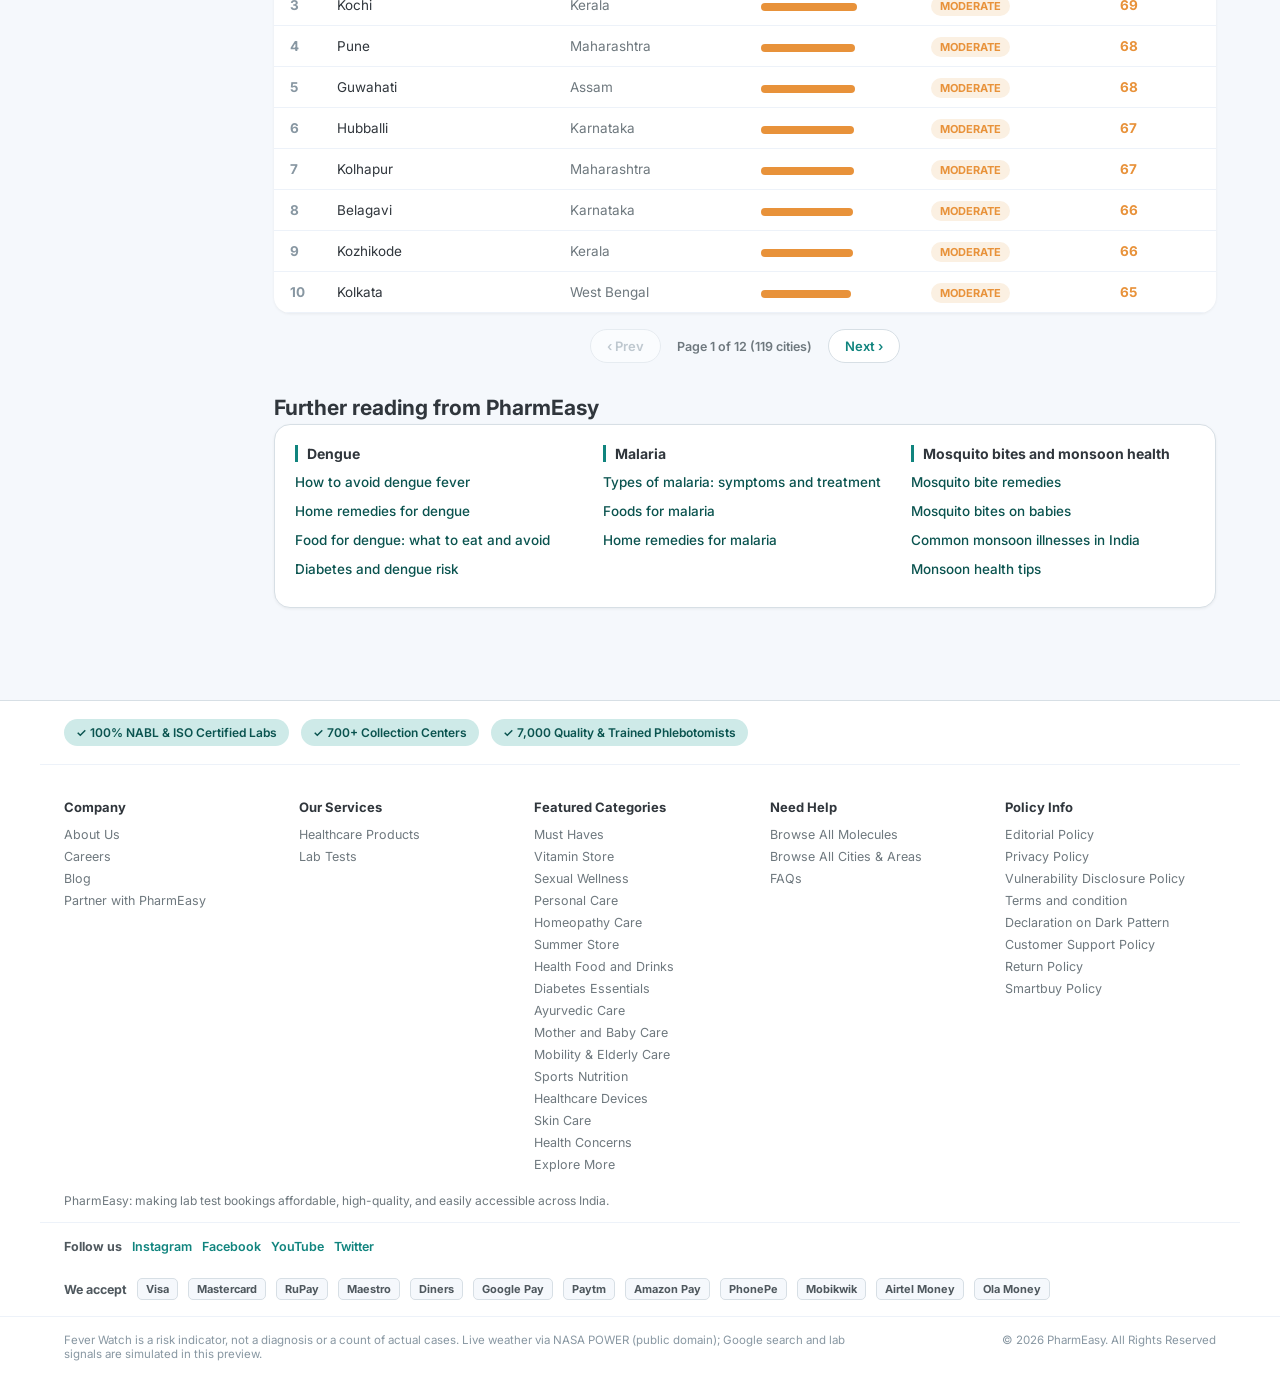
==== commit 13e381d4: "Add device-adaptive SSG, 2026-06 UI pass, per-city OG, Pages deploy SSG (src/build_site.py): 120 dev" ====
--- a/prototypes/desktop.html
+++ b/prototypes/desktop.html
@@ -8,14 +8,36 @@
 <style>
   body { background: var(--pe-bg); }
 
-  /* header (teal, white logo + mock nav links) */
+  /* header (teal, white logo + PharmEasy global nav, ported from Mosquito Watch) */
   .nav { position: sticky; top: 0; z-index: 30; background: var(--pe-green); }
-  .navin { max-width: 1200px; margin: 0 auto; display: flex; align-items: center; gap: 32px; padding: 14px 24px; }
+  .navin { max-width: 1200px; margin: 0 auto; display: flex; align-items: center; justify-content: space-between; gap: 18px; padding: 12px 24px; position: relative; }
+  .pe-logo { display: flex; align-items: center; text-decoration: none; }
   .navin img.navlock { height: 25px; display: block; }
-  .navlinks { display: flex; gap: 26px; align-items: center; }
-  .navlinks a { color: #fff; font-size: 14px; font-weight: 500; display: inline-flex; align-items: center; gap: 4px; opacity: .95; }
-  .navlinks a.cur { font-weight: 700; border-bottom: 2px solid var(--pe-gold); padding-bottom: 2px; }
-  .navlinks a .cv { font-size: 9px; opacity: .8; }
+  /* PharmEasy top navigation (dropdowns + mobile hamburger) */
+  .pe-topnav { display: flex; align-items: center; gap: 4px; }
+  .pe-nav-item { position: relative; }
+  .pe-nav-btn, .pe-nav-link { display: inline-flex; align-items: center; gap: 5px; background: none; border: 0; color: #fff; font-family: var(--font); font-size: 13.5px; font-weight: 600; opacity: .95; cursor: pointer; padding: 8px 10px; border-radius: 7px; text-decoration: none; white-space: nowrap; }
+  .pe-nav-btn:hover, .pe-nav-link:hover, .pe-nav-item.open .pe-nav-btn { opacity: 1; background: rgba(255,255,255,.14); }
+  .pe-caret { font-size: 9px; transition: transform .15s; }
+  .pe-nav-item.open .pe-caret { transform: rotate(180deg); }
+  .pe-nav-drop { position: absolute; top: calc(100% + 6px); left: 0; min-width: 210px; background: #fff; border: 1px solid var(--pe-line); border-radius: 10px; box-shadow: 0 10px 28px rgba(16,24,40,.18); padding: 6px; display: none; z-index: 1300; }
+  .pe-nav-item:last-child .pe-nav-drop { left: auto; right: 0; }
+  .pe-nav-item.open .pe-nav-drop { display: block; }
+  .pe-nav-drop a { display: block; padding: 9px 12px; color: var(--pe-ink); font-size: 13.5px; font-weight: 500; text-decoration: none; border-radius: 7px; white-space: nowrap; }
+  .pe-nav-drop a:hover { background: var(--pe-green-100); color: var(--pe-green-dark); }
+  .pe-burger { display: none; background: none; border: 0; color: #fff; font-size: 21px; line-height: 1; cursor: pointer; padding: 4px 9px; border-radius: 7px; }
+  .pe-burger:hover { background: rgba(255,255,255,.14); }
+  @media (max-width: 820px) {
+    .pe-burger { display: block; }
+    .pe-topnav { display: none; position: absolute; top: 100%; left: 0; right: 0; flex-direction: column; align-items: stretch; gap: 2px; background: var(--pe-green-dark); padding: 8px; box-shadow: 0 10px 22px rgba(0,0,0,.22); z-index: 1300; }
+    .pe-topnav.open { display: flex; }
+    .pe-nav-item { position: static; }
+    .pe-nav-btn, .pe-nav-link { width: 100%; justify-content: space-between; font-size: 15px; padding: 12px; }
+    .pe-nav-drop { position: static; display: none; min-width: 0; background: rgba(255,255,255,.06); border: 0; box-shadow: none; border-radius: 8px; margin: 2px 0 4px; padding: 4px 4px 4px 10px; }
+    .pe-nav-item.open .pe-nav-drop { display: block; }
+    .pe-nav-drop a { color: #eafffb; }
+    .pe-nav-drop a:hover { background: rgba(255,255,255,.12); color: #fff; }
+  }
 
   /* search hero (white) */
   .srch { background: #fff; border-bottom: 1px solid var(--pe-line); }
@@ -120,14 +142,37 @@
   .lbtable .bar i { display: inline-block; height: 8px; border-radius: 5px; vertical-align: middle; }
   .lbtable .bd { font-size: 11px; font-weight: 700; padding: 3px 9px; border-radius: var(--pill); }
   .lbnote { font-size: 12px; color: var(--pe-muted); margin-top: 12px; }
+  .lbsearch { width: 100%; max-width: 320px; padding: 10px 14px; border: 1px solid var(--pe-line); border-radius: var(--radius-sm); font-size: 14px; margin-bottom: 14px; display: block; }
+  .lbpager { display: flex; align-items: center; justify-content: center; gap: 16px; margin-top: 16px; }
+  .pgbtn { border: 1px solid var(--pe-line); background: #fff; border-radius: var(--pill); padding: 8px 16px; font-size: 13px; font-weight: 600; color: var(--pe-green); cursor: pointer; }
+  .pgbtn:disabled { color: var(--pe-muted-2); opacity: .5; cursor: default; }
+  .pginfo { font-size: 12.5px; color: var(--pe-muted); font-weight: 600; }
+
+  /* Further reading (PharmEasy blog interlinks, ported from Mosquito Watch) */
+  .related-grid { display: grid; grid-template-columns: repeat(auto-fit, minmax(220px, 1fr)); gap: 20px 24px; }
+  .related-col h4 { margin: 0 0 9px; font-size: 14px; color: var(--pe-ink); padding-left: 9px; border-left: 3px solid var(--pe-green); }
+  .related-col ul { list-style: none; margin: 0; padding: 0; }
+  .related-col li { margin: 0 0 9px; }
+  .related-col a { font-size: 13.5px; color: var(--pe-green-dark); text-decoration: none; font-weight: 500; }
+  .related-col a:hover { text-decoration: underline; }
 
   /* footer */
   .footer { background: #fff; border-top: 1px solid var(--pe-line); margin-top: 24px; }
-  .footin { max-width: 1200px; margin: 0 auto; padding: 34px 24px; display: grid; grid-template-columns: repeat(4, 1fr); gap: 24px; }
+  .foottrust { max-width: 1200px; margin: 0 auto; padding: 18px 24px; display: flex; flex-wrap: wrap; gap: 12px; border-bottom: 1px solid var(--pe-bg-2); }
+  .trustpill { font-size: 12px; font-weight: 600; color: var(--pe-green-dark); background: var(--pe-green-100); border-radius: var(--pill); padding: 6px 12px; }
+  .footin { max-width: 1200px; margin: 0 auto; padding: 34px 24px 14px; display: grid; grid-template-columns: repeat(5, 1fr); gap: 24px; align-items: start; }
   .footin h5 { font-size: 13px; margin: 0 0 12px; }
   .footin a { display: block; font-size: 12.5px; color: var(--pe-muted); margin: 7px 0; }
+  .footin a:hover { color: var(--pe-green); }
+  .footmission { max-width: 1200px; margin: 0 auto; padding: 0 24px 14px; font-size: 12px; color: var(--pe-muted); }
+  .footmeta { max-width: 1200px; margin: 0 auto; padding: 16px 24px; display: flex; justify-content: space-between; gap: 24px; flex-wrap: wrap; border-top: 1px solid var(--pe-bg-2); }
+  .footsocial, .footpay { display: flex; align-items: center; gap: 10px; flex-wrap: wrap; font-size: 12.5px; color: var(--pe-muted); }
+  .footsocial > span, .footpay > span { font-weight: 700; color: var(--pe-ink-2); }
+  .footsocial a { color: var(--pe-green); font-weight: 600; }
+  .paychip { border: 1px solid var(--pe-line); border-radius: 5px; padding: 3px 8px; font-size: 11px; font-weight: 600; color: var(--pe-ink-2); background: var(--pe-bg); }
   .footbar { border-top: 1px solid var(--pe-bg-2); }
   .footbarin { max-width: 1200px; margin: 0 auto; padding: 16px 24px; display: flex; justify-content: space-between; gap: 16px; font-size: 11.5px; color: var(--pe-muted-2); }
+  .footdisc { max-width: 820px; }
 
   /* share popover */
   .scrim { position: fixed; inset: 0; background: rgba(15,28,27,.5); z-index: 60; display: none; place-items: center; }
@@ -156,11 +201,36 @@
 </head>
 <body>
 <header class="nav"><div class="navin">
-  <img class="navlock" src="../assets/img/fever-watch-lockup-white.svg" alt="PharmEasy Fever Watch" />
-  <nav class="navlinks">
-    <a>Medicine</a><a>Healthcare <span class="cv">▾</span></a><a>Doctor Consult</a><a>Lab Tests <span class="cv">▾</span></a>
-    <a>PLUS</a><a class="cur">Health Insights <span class="cv">▾</span></a><a>Offers</a>
+  <a class="pe-logo" href="https://pharmeasy.in/" aria-label="PharmEasy home"><img class="navlock" src="../assets/img/fever-watch-lockup-white.svg" alt="PharmEasy Fever Watch" /></a>
+  <nav class="pe-topnav" id="pe-topnav" aria-label="PharmEasy">
+    <div class="pe-nav-item">
+      <button type="button" class="pe-nav-btn" aria-expanded="false" aria-haspopup="true">Healthcare <span class="pe-caret" aria-hidden="true">&#9662;</span></button>
+      <div class="pe-nav-drop">
+        <a href="https://pharmeasy.in/online-medicine-order?src=homecard">Medicines</a>
+        <a href="https://pharmeasy.in/diagnostics?src=homecard">Lab tests</a>
+        <a href="https://pharmeasy.in/online-doctor-consultation/">Doctor consult</a>
+        <a href="https://pharmeasy.in/health-care?src=homecard">Healthcare products</a>
+      </div>
+    </div>
+    <div class="pe-nav-item">
+      <button type="button" class="pe-nav-btn" aria-expanded="false" aria-haspopup="true">Health Hub <span class="pe-caret" aria-hidden="true">&#9662;</span></button>
+      <div class="pe-nav-drop">
+        <a href="https://pharmeasy.in/blog?src=homecard">Blog</a>
+        <a href="https://pharmeasy.in/conditions">Conditions</a>
+        <a href="https://pharmeasy.in/qna">AskEasy</a>
+      </div>
+    </div>
+    <a class="pe-nav-link" href="https://pharmeasy.in/legal/editorial-policy">Editorial Policy</a>
+    <div class="pe-nav-item">
+      <button type="button" class="pe-nav-btn" aria-expanded="false" aria-haspopup="true">Research &amp; Insights <span class="pe-caret" aria-hidden="true">&#9662;</span></button>
+      <div class="pe-nav-drop">
+        <a href="https://pharmeasy.in/research/dengue">Dengue Research 2025</a>
+        <a href="https://pharmeasy.in/research/diabetes">Diabetes Research</a>
+        <a href="https://pharmeasy.in/research/branded-vs-generics">Generic Medicines Research</a>
+      </div>
+    </div>
   </nav>
+  <button type="button" class="pe-burger" aria-label="Open menu" aria-expanded="false" aria-controls="pe-topnav">&#9776;</button>
 </div></header>
 
 <div id="app"><div class="shell"><p style="color:var(--pe-muted)">Loading Fever Watch...</p></div></div>
@@ -181,12 +251,23 @@
     { ic: "🩺", t: "Not sure? Talk to a doctor", s: "Online consult on PharmEasy", lnk: "Book a consult" }
   ];
   var MONTHS = ["Jan", "Feb", "Mar", "Apr", "May", "Jun", "Jul", "Aug", "Sep", "Oct", "Nov", "Dec"];
-  var DATA = null, state = { cityId: null, leader: null, comboOpen: false, methodOpen: false }, app = document.getElementById("app");
-
-  fetch("../data/grid.json", { cache: "no-store" }).then(function (r) { return r.json(); }).then(function (j) {
+  var DATA = null, state = { cityId: null, leader: "overall", comboOpen: false, methodOpen: false, lbQuery: "", lbPage: 0 }, app = document.getElementById("app");
+
+  function loadGrid(tries) {
+    return fetch("../data/grid.json", { cache: "no-store" }).then(function (r) {
+      if (!r.ok) throw new Error("HTTP " + r.status);
+      return r.json();
+    }).catch(function (e) {
+      if (tries > 1) return new Promise(function (res) { setTimeout(res, 500); }).then(function () { return loadGrid(tries - 1); });
+      throw e;
+    });
+  }
+
+  wireNav();  // PharmEasy header dropdowns + hamburger, independent of the data layer
+
+  loadGrid(4).then(function (j) {
     DATA = j;
     state.cityId = DATA.cities.some(function (c) { return c.id === "bengaluru"; }) ? "bengaluru" : DATA.cities[0].id;
-    state.leader = (DATA.diseases.filter(function (d) { return d.flagship; })[0] || DATA.diseases[0]).id;
     document.addEventListener("click", onClick);
     render();
   }).catch(function (e) { app.innerHTML = '<div class="shell"><div class="card">Could not load data: ' + e.message + '</div></div>'; });
@@ -195,13 +276,74 @@
   function diseaseObj(id) { return DATA.diseases.filter(function (d) { return d.id === id; })[0]; }
   function cellFor(city, dis) { return DATA.grid.filter(function (r) { return r.city === city && r.disease === dis; })[0]; }
   function fmtDate(iso) { if (!iso) return ""; var d = new Date(iso); return d.getUTCDate() + " " + MONTHS[d.getUTCMonth()] + " " + d.getUTCFullYear(); }
+  function orderedDiseases(c) { return DATA.diseases.slice().sort(function (a, b) { return cellFor(c.id, b.id).score - cellFor(c.id, a.id).score; }); }
+  function leaderRow(ci) { if (state.leader === "overall") return { score: ci.blend.score, band: ci.blend.band }; var cell = cellFor(ci.id, state.leader); return { score: cell.score, band: cell.band }; }
+  function esc(s) { return String(s == null ? "" : s).replace(/[&<>"']/g, function (m) { return { "&": "&amp;", "<": "&lt;", ">": "&gt;", '"': "&quot;", "'": "&#39;" }[m]; }); }
+
+  function wireNav() {
+    var burger = document.querySelector(".pe-burger");
+    var topnav = document.getElementById("pe-topnav");
+    function closeDrops() {
+      Array.prototype.forEach.call(document.querySelectorAll(".pe-nav-item.open"), function (o) {
+        o.classList.remove("open");
+        var b = o.querySelector(".pe-nav-btn"); if (b) b.setAttribute("aria-expanded", "false");
+      });
+    }
+    function closePanel() { if (topnav) topnav.classList.remove("open"); if (burger) { burger.setAttribute("aria-expanded", "false"); burger.innerHTML = "&#9776;"; } }
+    if (burger && topnav) {
+      burger.addEventListener("click", function (e) {
+        e.stopPropagation();
+        var open = topnav.classList.toggle("open");
+        burger.setAttribute("aria-expanded", open ? "true" : "false");
+        burger.innerHTML = open ? "&#10005;" : "&#9776;";
+        if (!open) closeDrops();
+      });
+    }
+    Array.prototype.forEach.call(document.querySelectorAll(".pe-nav-btn"), function (btn) {
+      btn.addEventListener("click", function (e) {
+        e.stopPropagation();
+        var item = btn.parentNode, willOpen = !item.classList.contains("open");
+        closeDrops();
+        if (willOpen) { item.classList.add("open"); btn.setAttribute("aria-expanded", "true"); }
+      });
+    });
+    document.addEventListener("click", function (e) {
+      var t = e.target;
+      if (!(t.closest && (t.closest(".pe-topnav") || t.closest(".pe-burger")))) { closeDrops(); closePanel(); }
+    });
+    document.addEventListener("keydown", function (e) { if (e.key === "Escape" || e.keyCode === 27) { closeDrops(); closePanel(); } });
+  }
+
+  // Scroll-spy: highlight the TOC link for the section currently in view as the page scrolls.
+  function spyScroll() {
+    if (spyScroll.lock && Date.now() < spyScroll.lock) return;
+    var ids = ["s-week", "s-method", "s-do", "s-other", "s-reads"], cur = ids[0];
+    for (var i = 0; i < ids.length; i++) {
+      var el = document.getElementById(ids[i]);
+      if (el && el.getBoundingClientRect().top <= 110) cur = ids[i];
+    }
+    var doc = document.documentElement;
+    if ((window.innerHeight + (window.scrollY || window.pageYOffset || 0)) >= (doc.scrollHeight - 4)) cur = ids[ids.length - 1];
+    var links = document.querySelectorAll(".toc a");
+    for (var j = 0; j < links.length; j++) links[j].classList.toggle("cur", links[j].getAttribute("data-jump") === cur);
+  }
+  function wireScrollSpy() {
+    if (!wireScrollSpy.wired) {
+      window.addEventListener("scroll", spyScroll, { passive: true });
+      window.addEventListener("resize", spyScroll, { passive: true });
+      wireScrollSpy.wired = true;
+    }
+    spyScroll();
+  }
 
   function render() {
     var c = cityObj(state.cityId), b = c.blend;
     app.innerHTML = searchHero(c) +
       '<div class="shell"><aside class="toc">' +
-        '<a class="cur" data-jump="s-week">This week</a><a data-jump="s-do">What to do</a><a data-jump="s-method">Methodology</a><a data-jump="s-other">Other cities</a>' +
-      '</aside><div class="main">' + weekSection(c, b) + doSection(c) + methodSection() + otherSection(c) + '</div></div>' + footer();
+        '<a class="cur" data-jump="s-week">This week</a><a data-jump="s-method">Scoring methodology</a><a data-jump="s-do">What to do</a><a data-jump="s-other">City-level insights</a><a data-jump="s-reads">Monsoon reads</a>' +
+      '</aside><div class="main">' + weekSection(c, b) + methodSection() + doSection(c) + otherSection(c) + readsSection() + '</div></div>' + footer();
+    wireLeaderboard();
+    wireScrollSpy();
   }
 
   function searchHero(c) {
@@ -217,7 +359,7 @@
 
   function weekSection(c, b) {
     var col = RISK[b.band], drvCell = cellFor(c.id, b.driver), drv = diseaseObj(b.driver);
-    var pills = DATA.diseases.map(function (d) { var cell = cellFor(c.id, d.id); return '<span class="dpill"><span class="dot" style="background:' + RISK[cell.band] + '"></span>' + d.emoji + ' ' + d.label + ' <b>' + cell.score + '</b></span>'; }).join("");
+    var pills = orderedDiseases(c).map(function (d) { var cell = cellFor(c.id, d.id); return '<span class="dpill"><span class="dot" style="background:' + RISK[cell.band] + '"></span>' + d.emoji + ' ' + d.label + ' <b>' + cell.score + '</b></span>'; }).join("");
     var card = '<div class="card risk"><div class="rtop">' + gauge(b.score, col, 112) +
       '<div class="rhead"><div class="ov">Overall monsoon-fever risk, this week</div><div class="bandlbl" style="color:' + col + '">' + b.band + '</div></div></div>' +
       '<div class="driverrow"><span class="driver" style="background:' + RISK_SOFT[drvCell.band] + ';color:' + RISK[drvCell.band] + '">Top concern: ' + drv.emoji + ' ' + drv.label + ' ' + drvCell.band + ' (' + b.driver_score + ')</span></div>' +
@@ -231,7 +373,7 @@
   function heatmapCard(c) {
     var sigs = ["weather", "trends", "positivity"];
     var head = '<tr><th class="dis">Disease</th>' + sigs.map(function (s) { return '<th>' + SIGNAME[s] + '</th>'; }).join("") + '<th>Score</th></tr>';
-    var rows = DATA.diseases.map(function (d) {
+    var rows = orderedDiseases(c).map(function (d) {
       var cell = cellFor(c.id, d.id);
       var tds = sigs.map(function (s) {
         var v = cell.signals[s];
@@ -262,24 +404,99 @@
   }
 
   function otherSection(c) {
-    var dis = diseaseObj(state.leader);
-    var tabs = DATA.diseases.map(function (d) { return '<button class="lbtab' + (d.id === state.leader ? " on" : "") + '" data-act="leader" data-id="' + d.id + '">' + d.emoji + ' ' + d.label + '</button>'; }).join("");
-    var rows = DATA.cities.map(function (ci) { var cell = cellFor(ci.id, state.leader); return { id: ci.id, name: ci.name, state: ci.state, score: cell.score, band: cell.band }; }).sort(function (a, b) { return b.score - a.score; });
-    var body = rows.map(function (r, i) {
-      return '<tr class="' + (r.id === state.cityId ? "you" : "") + '" data-act="pickrow" data-id="' + r.id + '"><td class="rk">' + (i + 1) + '</td><td>' + r.name + (r.id === state.cityId ? " (you)" : "") + '</td>' +
+    var isOverall = state.leader === "overall";
+    var label = isOverall ? "Overall" : diseaseObj(state.leader).label;
+    var tabs = '<button class="lbtab' + (isOverall ? " on" : "") + '" data-act="leader" data-id="overall">📊 Overall</button>' +
+      DATA.diseases.map(function (d) { return '<button class="lbtab' + (d.id === state.leader ? " on" : "") + '" data-act="leader" data-id="' + d.id + '">' + d.emoji + ' ' + d.label + '</button>'; }).join("");
+    return '<section id="s-other"><h3 class="sechead">What is happening in other cities?</h3><p class="secsub">' + label + ' risk leaderboard this week. Pick a disease to re-rank.</p>' +
+      '<div class="lbtabs">' + tabs + '</div>' +
+      '<input class="lbsearch" id="lbsearch" placeholder="Search a city" value="' + esc(state.lbQuery) + '" autocomplete="off" />' +
+      '<div id="lbcontainer">' + leaderboardInner(c) + '</div></section>';
+  }
+
+  function leaderboardInner(c) {
+    var PER = 10;
+    var ranked = DATA.cities.map(function (ci) { var lr = leaderRow(ci); return { id: ci.id, name: ci.name, state: ci.state, score: lr.score, band: lr.band }; }).sort(function (a, b) { return b.score - a.score; });
+    ranked.forEach(function (r, i) { r.rank = i + 1; });
+    var q = (state.lbQuery || "").toLowerCase();
+    var filtered = q ? ranked.filter(function (r) { return r.name.toLowerCase().indexOf(q) >= 0 || (r.state || "").toLowerCase().indexOf(q) >= 0; }) : ranked;
+    var pages = Math.max(1, Math.ceil(filtered.length / PER));
+    var page = Math.min(state.lbPage || 0, pages - 1);
+    var slice = filtered.slice(page * PER, page * PER + PER);
+    var body = slice.map(function (r) {
+      return '<tr class="' + (r.id === state.cityId ? "you" : "") + '" data-act="pickrow" data-id="' + r.id + '"><td class="rk">' + r.rank + '</td><td>' + r.name + (r.id === state.cityId ? " (you)" : "") + '</td>' +
         '<td style="color:var(--pe-muted)">' + r.state + '</td><td class="bar"><i style="width:' + r.score + '%;background:' + RISK[r.band] + '"></i></td>' +
         '<td><span class="bd" style="background:' + RISK_SOFT[r.band] + ';color:' + RISK[r.band] + '">' + r.band + '</span></td><td style="font-weight:700;color:' + RISK[r.band] + '">' + r.score + '</td></tr>';
     }).join("");
-    return '<section id="s-other"><h3 class="sechead">What is happening in other cities?</h3><p class="secsub">' + dis.label + ' risk leaderboard this week. Pick a disease to re-rank.</p>' +
-      '<div class="lbtabs">' + tabs + '</div><table class="lbtable"><thead><tr><th>#</th><th>City</th><th>State</th><th>Risk</th><th>Band</th><th>Score</th></tr></thead><tbody>' + body + '</tbody></table>' +
-      '<p class="lbnote">Showing select cities. Top 100 plus an India map coming soon. Each row opens that city.</p></section>';
+    var table = '<table class="lbtable"><thead><tr><th>#</th><th>City</th><th>State</th><th>Risk</th><th>Band</th><th>Score</th></tr></thead><tbody>' +
+      (body || '<tr><td colspan="6" style="text-align:center;color:var(--pe-muted);padding:18px">No city matches "' + esc(state.lbQuery) + '".</td></tr>') + '</tbody></table>';
+    return table + pager(page, pages, filtered.length);
+  }
+
+  function pager(page, pages, total) {
+    if (pages <= 1) return '<p class="lbnote">Showing all ' + total + ' cities. Each row opens that city.</p>';
+    return '<div class="lbpager"><button class="pgbtn" data-act="lbpage" data-page="' + (page - 1) + '"' + (page === 0 ? " disabled" : "") + '>‹ Prev</button>' +
+      '<span class="pginfo">Page ' + (page + 1) + ' of ' + pages + ' (' + total + ' cities)</span>' +
+      '<button class="pgbtn" data-act="lbpage" data-page="' + (page + 1) + '"' + (page >= pages - 1 ? " disabled" : "") + '>Next ›</button></div>';
+  }
+
+  function renderLeaderboard() { var el = document.getElementById("lbcontainer"); if (el) el.innerHTML = leaderboardInner(cityObj(state.cityId)); }
+  function wireLeaderboard() { var s = document.getElementById("lbsearch"); if (s) s.oninput = function () { state.lbQuery = s.value; state.lbPage = 0; renderLeaderboard(); }; }
+
+  function readsSection() {
+    var groups = [
+      ["Dengue", [
+        ["How to avoid dengue fever", "https://pharmeasy.in/blog/5-ways-to-avoid-dengue-fever/"],
+        ["Home remedies for dengue", "https://pharmeasy.in/blog/home-remedies-for-dengue-by-dr-siddharth-gupta/"],
+        ["Food for dengue: what to eat and avoid", "https://pharmeasy.in/blog/food-for-dengue-what-to-eat-and-what-to-avoid/"],
+        ["Diabetes and dengue risk", "https://pharmeasy.in/blog/diabetes-can-make-dengue-more-lethal/"]
+      ]],
+      ["Malaria", [
+        ["Types of malaria: symptoms and treatment", "https://pharmeasy.in/blog/types-of-malaria-symptoms-causes-and-treatment/"],
+        ["Foods for malaria", "https://pharmeasy.in/blog/foods-for-malaria-what-to-eat-and-what-to-avoid/"],
+        ["Home remedies for malaria", "https://pharmeasy.in/blog/home-remedies-for-malaria-by-dr-siddharth-gupta/"]
+      ]],
+      ["Mosquito bites and monsoon health", [
+        ["Mosquito bite remedies", "https://pharmeasy.in/blog/home-remedies-for-mosquito-bite-by-dr-siddharth-gupta/"],
+        ["Mosquito bites on babies", "https://pharmeasy.in/blog/child-care-mosquito-bites-on-babies-home-remedies-treatment-and-prevention/"],
+        ["Common monsoon illnesses in India", "https://pharmeasy.in/blog/common-illnesses-during-monsoons-in-india/"],
+        ["Monsoon health tips", "https://pharmeasy.in/blog/17-simple-health-tips-for-the-monsoons/"]
+      ]]
+    ];
+    var cols = groups.map(function (g) {
+      var lis = g[1].map(function (l) { return '<li><a href="' + l[1] + '" target="_blank" rel="noopener">' + l[0] + '</a></li>'; }).join("");
+      return '<div class="related-col"><h4>' + g[0] + '</h4><ul>' + lis + '</ul></div>';
+    }).join("");
+    return '<section id="s-reads"><h3 class="sechead">Further reading from PharmEasy</h3>' +
+      '<div class="card"><div class="related-grid">' + cols + '</div></div></section>';
   }
 
   function footer() {
-    var cols = [["Company", ["About Us", "Careers", "Blog", "PharmEasy PLUS"]], ["For Patients", ["Order Medicines", "Book Lab Tests", "Healthcare Products", "Health Articles"]], ["Fever Watch", ["Methodology", "All cities", "Data sources", "For media"]], ["Policy", ["Editorial Policy", "Privacy Policy", "Terms & Conditions", "Contact Us"]]];
-    var colHtml = cols.map(function (cl) { return '<div><h5>' + cl[0] + '</h5>' + cl[1].map(function (l) { return '<a href="#">' + l + '</a>'; }).join("") + '</div>'; }).join("");
-    return '<footer class="footer"><div class="footin">' + colHtml + '</div><div class="footbar"><div class="footbarin">' +
-      '<span>Fever Watch is a risk indicator, not a diagnosis or a count of actual cases. Live weather via NASA POWER (public domain); Google search and lab signals simulated in this preview.</span><span>© 2026 PharmEasy</span></div></div></footer>';
+    var cols = [
+      ["Company", [["About Us", "https://pharmeasy.in/about-us"], ["Careers", "https://pharmeasy.in/careers"], ["Blog", "https://pharmeasy.in/blog"], ["Partner with PharmEasy", "https://pharmeasy.in/franchisestores"]]],
+      ["Our Services", [["Healthcare Products", "https://pharmeasy.in/health-care"], ["Lab Tests", "https://pharmeasy.in/diagnostics"]]],
+      ["Featured Categories", [["Must Haves", "https://pharmeasy.in/health-care/top-products-9297"], ["Vitamin Store", "https://pharmeasy.in/health-care/fitness-supplements-623"], ["Sexual Wellness", "https://pharmeasy.in/health-care/sexual-wellness-575"], ["Personal Care", "https://pharmeasy.in/health-care/personal-care-877"], ["Homeopathy Care", "https://pharmeasy.in/health-care/homeopathy-care-12811"], ["Summer Store", "https://pharmeasy.in/health-care/summer-store-16709"], ["Health Food and Drinks", "https://pharmeasy.in/health-care/health-food-and-drinks-648"], ["Diabetes Essentials", "https://pharmeasy.in/health-care/diabetic-care-145"], ["Ayurvedic Care", "https://pharmeasy.in/health-care/ayurvedic-care-765"], ["Mother and Baby Care", "https://pharmeasy.in/health-care/mother-and-baby-care-838"], ["Mobility & Elderly Care", "https://pharmeasy.in/health-care/elderly-care-750"], ["Sports Nutrition", "https://pharmeasy.in/health-care/sports-nutrition-12931"], ["Healthcare Devices", "https://pharmeasy.in/health-care/healthcare-devices-717"], ["Skin Care", "https://pharmeasy.in/health-care/skin-care-93"], ["Health Concerns", "https://pharmeasy.in/health-care/health-condition-693"], ["Explore More", "https://pharmeasy.in/health-care/health-essentials-15393"]]],
+      ["Need Help", [["Browse All Molecules", "https://pharmeasy.in/molecules"], ["Browse All Cities & Areas", "https://pharmeasy.in/online-medicine-order/browse/areas"], ["FAQs", "https://pharmeasy.in/help"]]],
+      ["Policy Info", [["Editorial Policy", "https://pharmeasy.in/legal/editorial-policy"], ["Privacy Policy", "https://pharmeasy.in/legal/privacy-policy"], ["Vulnerability Disclosure Policy", "https://pharmeasy.in/vulnerability-disclosure-policy"], ["Terms and condition", "https://pharmeasy.in/terms-and-conditions"], ["Declaration on Dark Pattern", "https://assets.pharmeasy.in/web-assets/legal/circulars/Axelia_Self-Declaration_Dark_Patterns.pdf"], ["Customer Support Policy", "https://pharmeasy.in/customer-support-policy"], ["Return Policy", "https://pharmeasy.in/return-policy"], ["Smartbuy Policy", "https://pharmeasy.in/smartbuy-policy"]]]
+    ];
+    var colHtml = cols.map(function (cl) {
+      return '<div><h5>' + cl[0] + '</h5>' + cl[1].map(function (l) { return '<a href="' + l[1] + '" target="_blank" rel="noopener">' + l[0] + '</a>'; }).join("") + '</div>';
+    }).join("");
+    var social = [["Instagram", "https://www.instagram.com/pharmeasyapp/"], ["Facebook", "https://www.facebook.com/pharmeasy/"], ["YouTube", "https://www.youtube.com/channel/UCDats_DLX-bGZH3-KGu8JhA"], ["Twitter", "https://www.twitter.com/pharmeasyapp/"]];
+    var socialHtml = social.map(function (s) { return '<a href="' + s[1] + '" target="_blank" rel="noopener">' + s[0] + '</a>'; }).join("");
+    var pays = ["Visa", "Mastercard", "RuPay", "Maestro", "Diners", "Google Pay", "Paytm", "Amazon Pay", "PhonePe", "Mobikwik", "Airtel Money", "Ola Money"];
+    var payHtml = pays.map(function (p) { return '<span class="paychip">' + p + '</span>'; }).join("");
+    var trust = ["100% NABL & ISO Certified Labs", "700+ Collection Centers", "7,000 Quality & Trained Phlebotomists"];
+    var trustHtml = trust.map(function (t) { return '<span class="trustpill">✓ ' + t + '</span>'; }).join("");
+    return '<footer class="footer">' +
+      '<div class="foottrust">' + trustHtml + '</div>' +
+      '<div class="footin">' + colHtml + '</div>' +
+      '<div class="footmission">PharmEasy: making lab test bookings affordable, high-quality, and easily accessible across India.</div>' +
+      '<div class="footmeta"><div class="footsocial"><span>Follow us</span>' + socialHtml + '</div>' +
+      '<div class="footpay"><span>We accept</span>' + payHtml + '</div></div>' +
+      '<div class="footbar"><div class="footbarin">' +
+      '<span class="footdisc">Fever Watch is a risk indicator, not a diagnosis or a count of actual cases. Live weather via NASA POWER (public domain); Google search and lab signals are simulated in this preview.</span>' +
+      '<span>© 2026 PharmEasy. All Rights Reserved</span></div></div></footer>';
   }
 
   function gauge(score, color, size) {
@@ -316,11 +533,12 @@
     if (e.target.id === "scrim") { document.getElementById("scrim").classList.remove("open"); return; }
     var el = e.target.closest ? e.target.closest("[data-act],[data-jump]") : null;
     if (!el) { if (state.comboOpen) { state.comboOpen = false; render(); } return; }
-    if (el.hasAttribute("data-jump")) { var t = document.getElementById(el.getAttribute("data-jump")); if (t) t.scrollIntoView({ behavior: "smooth", block: "start" }); var ls = document.querySelectorAll(".toc a"); for (var i = 0; i < ls.length; i++) ls[i].classList.remove("cur"); el.classList.add("cur"); return; }
+    if (el.hasAttribute("data-jump")) { var t = document.getElementById(el.getAttribute("data-jump")); if (t) t.scrollIntoView({ behavior: "smooth", block: "start" }); var ls = document.querySelectorAll(".toc a"); for (var i = 0; i < ls.length; i++) ls[i].classList.remove("cur"); el.classList.add("cur"); spyScroll.lock = Date.now() + 600; return; }
     var a = el.getAttribute("data-act");
     if (a === "combo") { state.comboOpen = !state.comboOpen; render(); if (state.comboOpen) { var inp = document.getElementById("cityinput"); renderCombo(); inp.addEventListener("input", renderCombo); inp.focus(); } e.stopPropagation(); }
     else if (a === "pickCity" || a === "pickrow") { state.cityId = el.getAttribute("data-id"); state.comboOpen = false; render(); window.scrollTo({ top: 0, behavior: "smooth" }); }
-    else if (a === "leader") { state.leader = el.getAttribute("data-id"); render(); document.getElementById("s-other").scrollIntoView({ behavior: "smooth" }); }
+    else if (a === "leader") { state.leader = el.getAttribute("data-id"); state.lbPage = 0; render(); document.getElementById("s-other").scrollIntoView({ behavior: "smooth" }); }
+    else if (a === "lbpage") { state.lbPage = parseInt(el.getAttribute("data-page"), 10) || 0; renderLeaderboard(); }
     else if (a === "method") { state.methodOpen = !state.methodOpen; var bdy = document.getElementById("methbody"); bdy.classList.toggle("open", state.methodOpen); document.getElementById("methtog").textContent = state.methodOpen ? "Hide details ▴" : "Show details ▾"; }
     else if (a === "share") openShare();
     else if (a === "closeShare") document.getElementById("scrim").classList.remove("open");
--- a/prototypes/tokens.css
+++ b/prototypes/tokens.css
@@ -27,11 +27,11 @@
   --pe-bg-2: #EDF2F9;         /* N20 */
   --pe-white: #FFFFFF;
 
-  /* Risk ramp (mapped onto PharmEasy semantics) */
-  --risk-low: #62BF9F;
-  --risk-lowmod: #9FC95B;
-  --risk-mod: #EFB451;
-  --risk-high: #F47779;
+  /* Risk ramp (the locked brand ramp; matches the JS RISK map and the SSG baked HTML) */
+  --risk-low: #2FA66F;
+  --risk-lowmod: #C7A93C;
+  --risk-mod: #E8923A;
+  --risk-high: #E4572E;
 
   /* Signal colors */
   --sig-weather: #15ACA5;     /* teal */
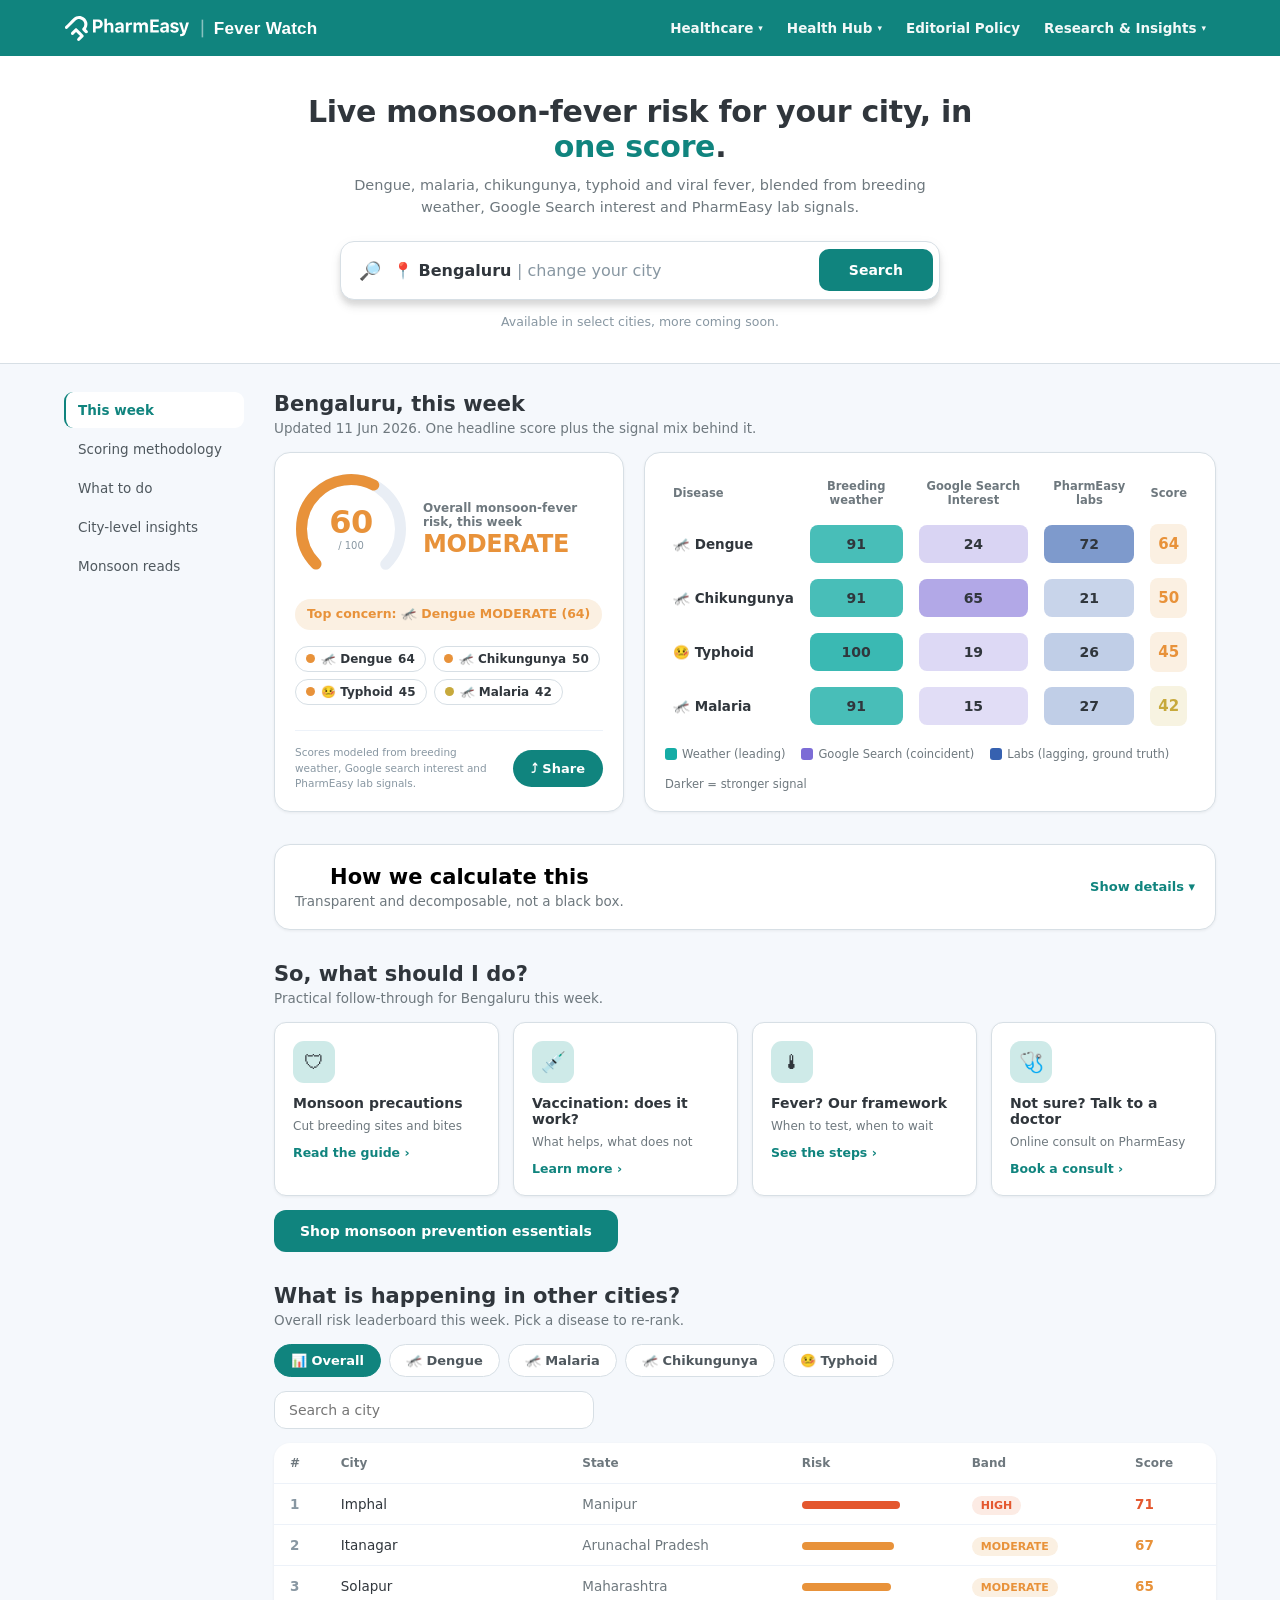
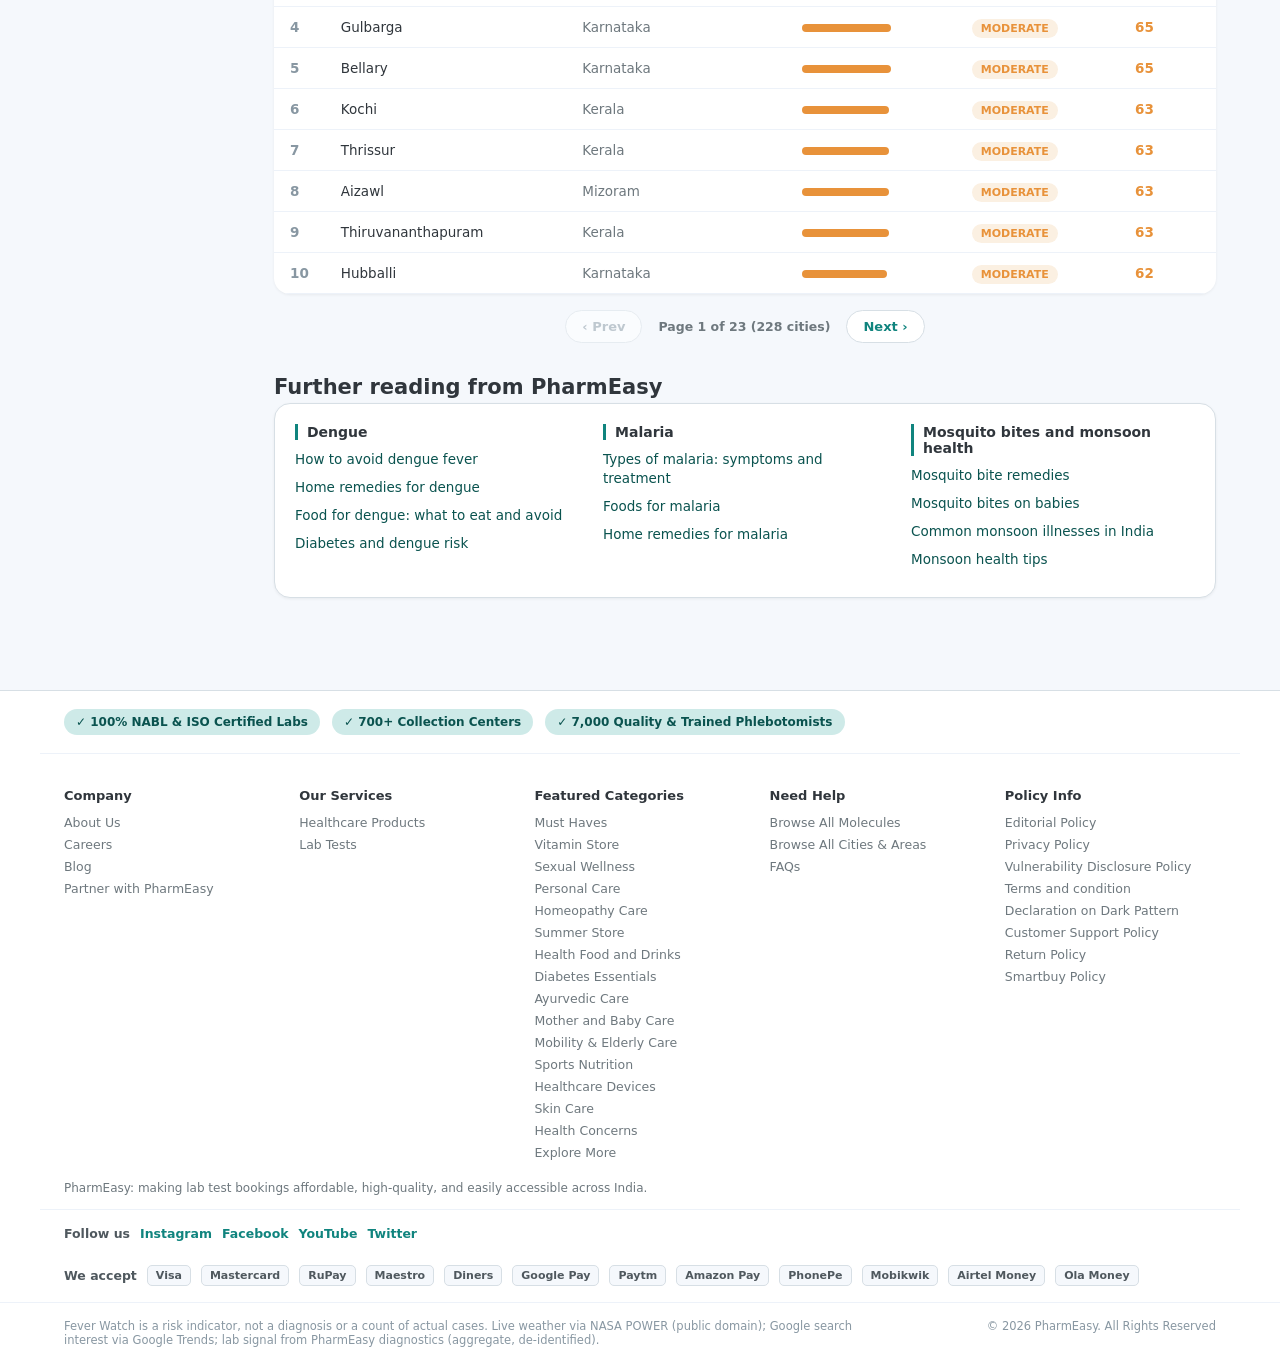
==== commit 90d44fcc: "UI batch (#1-4): share-dock recolor, live-ready footer, trend y-axis, leaderboard "your city" pin - " ====
--- a/prototypes/desktop.html
+++ b/prototypes/desktop.html
@@ -495,7 +495,7 @@
       '<div class="footmeta"><div class="footsocial"><span>Follow us</span>' + socialHtml + '</div>' +
       '<div class="footpay"><span>We accept</span>' + payHtml + '</div></div>' +
       '<div class="footbar"><div class="footbarin">' +
-      '<span class="footdisc">Fever Watch is a risk indicator, not a diagnosis or a count of actual cases. Live weather via NASA POWER (public domain); Google search and lab signals are simulated in this preview.</span>' +
+      '<span class="footdisc">Fever Watch is a risk indicator, not a diagnosis or a count of actual cases. Live weather via NASA POWER (public domain); Google search interest via Google Trends; lab signal from PharmEasy diagnostics (aggregate, de-identified).</span>' +
       '<span>© 2026 PharmEasy. All Rights Reserved</span></div></div></footer>';
   }
 
--- a/prototypes/tokens.css
+++ b/prototypes/tokens.css
@@ -1,7 +1,14 @@
 /* PharmEasy design tokens for Fever Watch, extracted from the PharmEasy Figma
    system (Order Medicine web + Med PDP SEO). Shared by the mobile and desktop
    prototypes so both flows speak the real product's design language. */
-@import url('https://fonts.googleapis.com/css2?family=Inter:wght@400;500;600;700&display=swap');
+/* Self-hosted Inter (latin woff2 subset) - no render-blocking Google Fonts request.
+   Paths are relative to dist/assets/css/ (where this file is copied at build); the SSG
+   preloads the 600 + 700 weights. */
+@font-face { font-family: 'Inter'; font-style: normal; font-weight: 400; font-display: swap; src: url('../fonts/inter-latin-400-normal.woff2') format('woff2'); }
+@font-face { font-family: 'Inter'; font-style: normal; font-weight: 500; font-display: swap; src: url('../fonts/inter-latin-500-normal.woff2') format('woff2'); }
+@font-face { font-family: 'Inter'; font-style: normal; font-weight: 600; font-display: swap; src: url('../fonts/inter-latin-600-normal.woff2') format('woff2'); }
+@font-face { font-family: 'Inter'; font-style: normal; font-weight: 700; font-display: swap; src: url('../fonts/inter-latin-700-normal.woff2') format('woff2'); }
+@font-face { font-family: 'Inter'; font-style: normal; font-weight: 800; font-display: swap; src: url('../fonts/inter-latin-800-normal.woff2') format('woff2'); }
 
 :root {
   /* Brand greens */
@@ -54,3 +61,126 @@
 button, input, select { font-family: inherit; }
 a { color: var(--pe-green); text-decoration: none; }
 img, svg { max-width: 100%; }
+
+/* Baked full-content SSR (crawler / no-JS). Hidden for JS users via the page boot style;
+   the flow CSS re-styles .fw-fallback h1/h2/p per device, so this only needs to cover the
+   richer elements (hero, tables, reads grid, CTA) and give a clean no-JS read. */
+.fw-fallback { max-width: 880px; margin: 0 auto; padding: 22px 18px 44px; }
+.fw-fallback h1 { font-size: 26px; line-height: 1.26; margin: 6px 0 10px; }
+.fw-fallback h2 { font-size: 18px; margin: 28px 0 8px; }
+.fw-fallback h3 { font-size: 14.5px; margin: 16px 0 5px; color: var(--pe-ink); }
+.fw-fallback p, .fw-fallback li { font-size: 14px; color: var(--pe-ink-2); line-height: 1.6; }
+.fw-fallback .lede { font-size: 15px; color: var(--pe-ink-2); }
+.fw-fallback .microcopy { font-size: 12.5px; color: var(--pe-muted-2); }
+.fw-fallback .fw-search { display: inline-block; border: 1px solid var(--pe-line); border-radius: 12px; padding: 12px 18px; color: var(--pe-muted); margin: 8px 0 2px; }
+.fw-fallback section { border-top: 1px solid var(--pe-bg-2); padding-top: 4px; margin-top: 18px; }
+.fw-fallback ul { padding-left: 20px; margin: 8px 0; }
+.fw-fallback .fw-scores, .fw-fallback .fw-actions { list-style: none; padding-left: 0; }
+.fw-table { width: 100%; border-collapse: collapse; margin: 12px 0; font-size: 13px; }
+.fw-table th, .fw-table td { border: 1px solid var(--pe-bg-2); padding: 7px 10px; text-align: left; }
+.fw-table thead th { background: var(--pe-bg); font-weight: 700; }
+.fw-reads { display: grid; grid-template-columns: repeat(auto-fit, minmax(220px, 1fr)); gap: 18px; }
+.fw-reads ul { list-style: none; padding: 0; }
+.fw-cta { display: inline-block; background: var(--pe-green); color: #fff; padding: 12px 22px; border-radius: 10px; font-weight: 700; }
+.fw-disc { font-size: 12px; color: var(--pe-muted-2); margin-top: 26px; }
+.fw-fallback details { border-top: 1px solid var(--pe-bg-2); padding: 8px 0; }
+.fw-fallback summary { font-weight: 600; cursor: pointer; }
+
+/* FAQ accordion (brand-recreated from the design handoff). Shared by the baked SSR FAQ and both JS
+   flows. Native <details> so it works with no JS and for crawlers; first two open; chevron tile flips. */
+.faq-list { display: flex; flex-direction: column; gap: 12px; margin: 14px 0 4px; }
+.faq-list .faqitem { background: #fff; border: 1px solid var(--pe-line); border-radius: 14px; overflow: hidden; padding: 0; }
+.faq-list .faqitem[open] { border-color: #CFE3E0; box-shadow: 0 4px 16px rgba(16,132,126,0.07); }
+.faq-list .faqitem > summary { list-style: none; cursor: pointer; display: flex; align-items: center; gap: 14px; padding: 15px 18px; }
+.faq-list .faqitem > summary::-webkit-details-marker { display: none; }
+.faq-list .faqitem > summary::after { content: none; }
+.faq-list .faq-q { flex: 1; font-size: 15.5px; font-weight: 700; color: var(--pe-ink); line-height: 1.35; }
+.faq-list .faq-chev { width: 28px; height: 28px; border-radius: 8px; background: #F1F5F4; display: inline-flex; align-items: center; justify-content: center; flex-shrink: 0; }
+.faq-list .faq-chev::after { content: ""; width: 7px; height: 7px; border-right: 2.4px solid var(--pe-muted); border-bottom: 2.4px solid var(--pe-muted); transform: rotate(45deg); margin-top: -3px; transition: transform .15s ease; }
+.faq-list .faqitem[open] .faq-chev { background: #E9F4F2; }
+.faq-list .faqitem[open] .faq-chev::after { border-color: var(--pe-green); transform: rotate(-135deg); margin-top: 3px; }
+.faq-list .faq-a { padding: 0 18px 16px; font-size: 13.5px; line-height: 1.62; color: var(--pe-ink-2); }
+
+/* "This monsoon vs last year" season-trend module (brand-recreated from the design brief
+   docs/season-trend-module-brief.md). Shared by the static SSR (build_site.py _trend_html) and the
+   interactive widget (assets/js/trend.js), on both flows. Words-first, one chart at a time, last
+   year = soft gray band, this year = one bold line, a light y-axis (0 / mid / top ticks) + spaced data
+   labels. Lives inside a .card. */
+/* Mobile keeps the eyebrow + title INSIDE the card (.fwtrend-head); desktop + the SSR put the title /
+   subtitle OUTSIDE the card (.fwtrend-sectop), matching the other page sections. */
+.fwtrend-head { display: flex; align-items: flex-start; justify-content: space-between; gap: 12px; }
+.fwtrend-eyebrow { font-size: 11px; font-weight: 800; letter-spacing: .06em; text-transform: uppercase; color: var(--pe-green); }
+.fwtrend-title { font-size: 18px; font-weight: 800; color: var(--pe-ink); margin: 2px 0 0; line-height: 1.25; }
+.fwtrend-sectop { display: flex; align-items: flex-start; justify-content: space-between; gap: 16px; }
+.fwtrend-sectop .secsub { margin-bottom: 14px; }
+.fwtrend-toggle { border: 1px solid var(--pe-line); background: #fff; color: var(--pe-ink-2); font-size: 12.5px; font-weight: 600; border-radius: var(--pill); padding: 6px 13px; cursor: pointer; display: inline-flex; align-items: center; gap: 8px; white-space: nowrap; flex-shrink: 0; }
+.fwtrend-toggle .chev { width: 7px; height: 7px; border-right: 2.2px solid var(--pe-muted); border-bottom: 2.2px solid var(--pe-muted); transform: rotate(45deg); transition: transform .15s ease; margin-top: -2px; }
+.fwtrend-toggle[aria-expanded="true"] .chev { transform: rotate(-135deg); margin-top: 2px; }
+
+.fwtrend-verdict { display: flex; align-items: center; gap: 9px; flex-wrap: wrap; margin: 12px 0 6px; }
+.fwtrend-vicon { width: 22px; height: 22px; border-radius: 50%; display: inline-flex; align-items: center; justify-content: center; font-size: 11px; color: #fff; flex-shrink: 0; }
+.fwtrend-vicon.below { background: var(--risk-low); }
+.fwtrend-vicon.above { background: var(--risk-high); }
+.fwtrend-vicon.inline { background: var(--pe-muted); }
+.fwtrend-vtext { font-size: 16px; font-weight: 700; color: var(--pe-ink); line-height: 1.3; }
+.fwtrend-chip { font-size: 12.5px; font-weight: 800; padding: 3px 10px; border-radius: var(--pill); }
+.fwtrend-chip.below { color: var(--risk-low); background: #E4F4EC; }
+.fwtrend-chip.above { color: var(--risk-high); background: #FCEBE4; }
+.fwtrend-chip.inline { color: var(--pe-muted); background: var(--pe-bg-2); }
+.fwtrend-context { font-size: 13px; color: var(--pe-muted); margin: 0; }
+
+.fwtrend:not(.open) .fwtrend-body { display: none; }
+.fwtrend-body { margin-top: 14px; }
+.fwtrend-tabs { display: inline-flex; gap: 4px; background: var(--pe-bg-2); padding: 4px; border-radius: var(--pill); margin: 0 0 10px; flex-wrap: wrap; }
+.fwtrend-tab { border: 0; background: transparent; color: var(--pe-ink-2); font-size: 13px; font-weight: 600; padding: 7px 14px; border-radius: var(--pill); cursor: pointer; line-height: 1; }
+.fwtrend-tab.on { background: #fff; color: var(--pe-green); box-shadow: var(--shadow-sm); }
+.fwtrend-tab.soon { color: var(--pe-muted-2); cursor: default; }
+.fwtrend-tab i { font-style: normal; font-size: 9.5px; opacity: .7; vertical-align: middle; }
+
+.fwtrend-chartwrap { position: relative; margin: 2px 0 0; }
+.fwtrend-svg { width: 100%; height: auto; display: block; touch-action: pan-y; }
+.fwtrend-svg text { font-family: inherit; }
+/* Month axis labels: HTML (not SVG text) so they're equidistant + a fixed size at any chart width. The
+   left inset (7.65% = PADL 26/340) and right inset (3.5% = PADR 12/340) match the SVG plot padding, so
+   Jun aligns to the plot's left edge (past the y-axis gutter) and Oct to the right. */
+.fwtrend-months { display: flex; justify-content: space-between; padding: 2px 3.5% 0 7.65%; font-size: 11px; font-weight: 500; color: var(--pe-muted-2); }
+.fwtrend-tip { position: absolute; transform: translate(-50%, -100%); background: #1f2937; color: #fff; font-size: 11.5px; line-height: 1.5; padding: 7px 10px; border-radius: 9px; box-shadow: 0 6px 18px rgba(0,0,0,.18); pointer-events: none; white-space: nowrap; z-index: 5; }
+.fwtrend-tip[hidden] { display: none; }
+.fwtrend-tip b { display: block; font-size: 10.5px; opacity: .8; font-weight: 700; margin-bottom: 4px; }
+.fwtrend-tip span { display: flex; align-items: center; gap: 6px; }
+.fwtrend-tip i { width: 8px; height: 8px; border-radius: 2px; display: inline-block; }
+.fwtrend-tip::after { content: ""; position: absolute; left: 50%; bottom: -5px; transform: translateX(-50%); border: 5px solid transparent; border-top-color: #1f2937; }
+
+.fwtrend-legend { display: flex; flex-wrap: wrap; gap: 14px; font-size: 12px; color: var(--pe-muted); margin: 6px 2px 0; }
+.fwtrend-legend span { display: inline-flex; align-items: center; gap: 7px; }
+.fwtrend-legend i { display: inline-block; width: 16px; height: 3px; border-radius: 2px; background: #aab6c6; }
+.fwtrend-legend .here i.dot { width: 10px; height: 10px; border-radius: 50%; box-shadow: 0 0 0 2px #fff; }
+.fwtrend-caption { font-size: 13.5px; font-weight: 600; color: var(--pe-ink-2); margin: 10px 2px 0; }
+.fwtrend-axiscap { font-size: 11.5px; color: var(--pe-muted-2); margin: 7px 2px 0; }
+.fwtrend-sources { font-size: 11px; color: var(--pe-muted-2); margin: 8px 2px 0; }
+
+.fwtrend-soon { text-align: center; padding: 30px 16px; color: var(--pe-muted); }
+.fwtrend-soon .i { font-size: 26px; display: block; margin-bottom: 8px; }
+.fwtrend-soon b { display: block; color: var(--pe-ink); font-size: 15px; margin-bottom: 4px; }
+.fwtrend-soon p { font-size: 12.5px; max-width: 320px; margin: 0 auto; line-height: 1.55; }
+
+/* Desktop small-multiples: the three signal sparklines, click to make one the hero (mode='desktop'). */
+.fwtrend-smalls { margin-top: 16px; border-top: 1px solid var(--pe-bg-2); padding-top: 12px; }
+.fwtrend-smalls-h { font-size: 11px; font-weight: 700; color: var(--pe-muted); text-transform: uppercase; letter-spacing: .05em; margin-bottom: 8px; }
+.fwtrend-smalls-row { display: grid; grid-template-columns: repeat(3, 1fr); gap: 10px; }
+.fwtrend-smini { border: 1px solid var(--pe-line); background: #fff; border-radius: 12px; padding: 8px 10px 5px; cursor: pointer; text-align: left; transition: border-color .12s ease, box-shadow .12s ease; }
+.fwtrend-smini:hover { border-color: #CFE3E0; }
+.fwtrend-smini.on { border-color: var(--pe-green); box-shadow: 0 2px 10px rgba(16,132,126,.1); }
+.fwtrend-smini .t { font-size: 12px; font-weight: 700; color: var(--pe-ink-2); display: block; margin-bottom: 3px; }
+.fwtrend-smini .fwtrend-svg.mini { height: auto; }
+.fwtrend-smini-soon { min-height: 56px; display: flex; align-items: center; justify-content: center; color: var(--pe-muted-2); font-size: 11px; }
+
+/* Risk beacon: a pulsing alert light next to the band label. Colour = band (--c),
+   pulse speed = urgency (--bdur, faster when higher). Honours reduced-motion. */
+.beacon { position: relative; display: inline-block; width: 13px; height: 13px; vertical-align: middle; margin-right: 9px; }
+.beacon i { position: absolute; inset: 0; border-radius: 50%; background: var(--c); box-shadow: 0 0 6px var(--c); animation: fw-bpulse var(--bdur, 1.4s) ease-in-out infinite; }
+.beacon i::before, .beacon i::after { content: ""; position: absolute; inset: 0; border-radius: 50%; border: 2px solid var(--c); animation: fw-bping var(--bdur, 1.4s) cubic-bezier(0, 0, .2, 1) infinite; }
+.beacon i::after { animation-delay: calc(var(--bdur, 1.4s) / 2); }
+@keyframes fw-bping { 0% { transform: scale(1); opacity: .6; } 80%, 100% { transform: scale(2.8); opacity: 0; } }
+@keyframes fw-bpulse { 0%, 100% { transform: scale(.82); filter: brightness(.9); } 50% { transform: scale(1); filter: brightness(1.25); } }
+@media (prefers-reduced-motion: reduce) { .beacon i, .beacon i::before, .beacon i::after { animation: none; } }
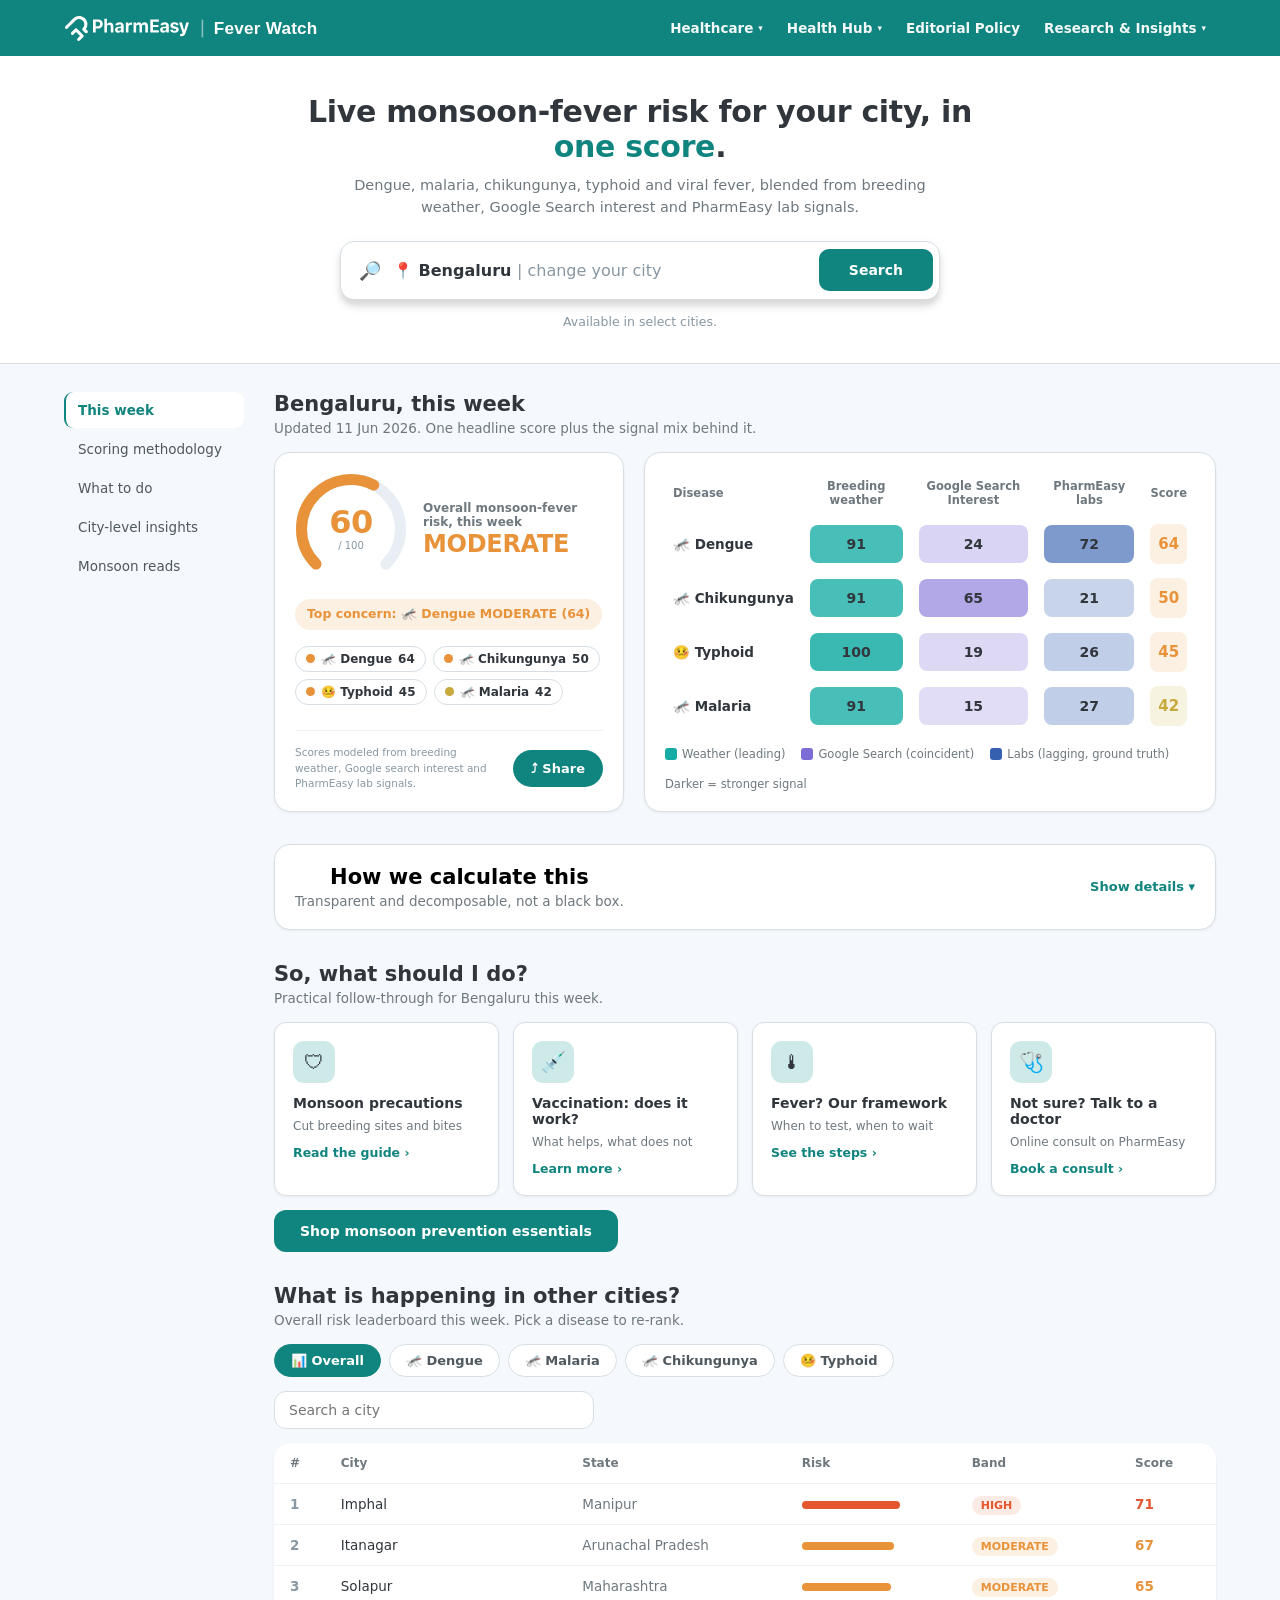
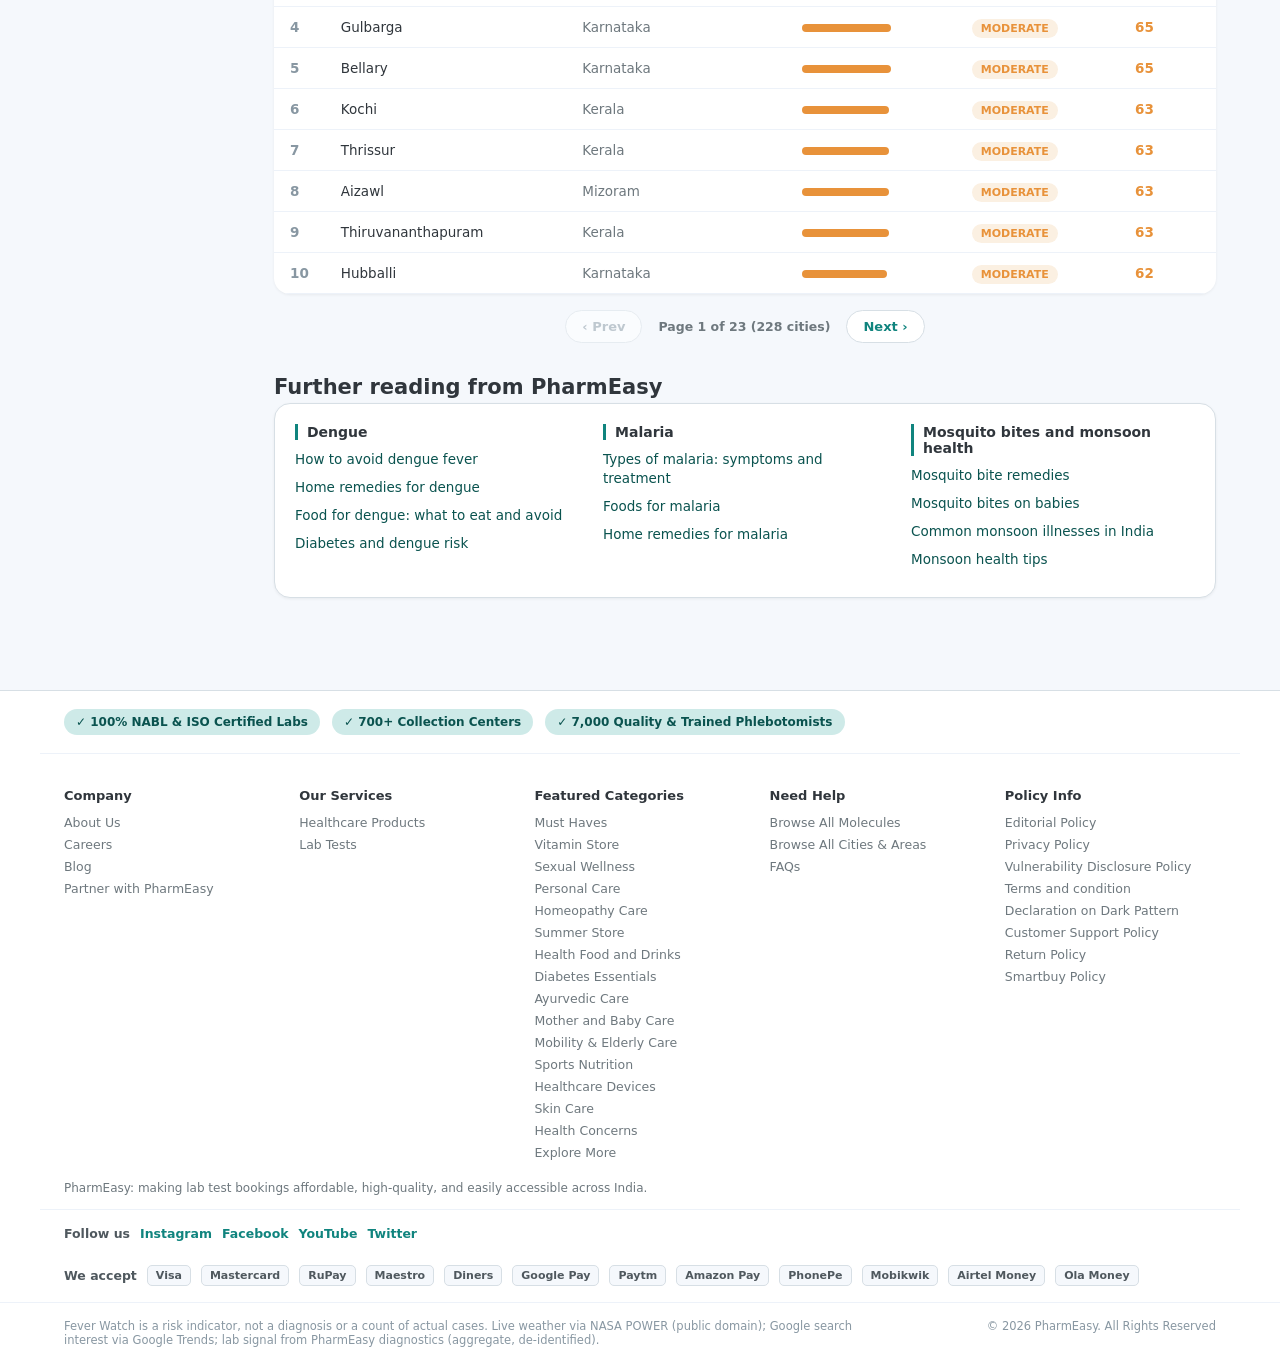
==== commit 6ff6c481: "Page fixes: mobile leaderboard pin, legal disclaimers, CTA links, copy - Mobile "your city" pinned l" ====
--- a/prototypes/desktop.html
+++ b/prototypes/desktop.html
@@ -354,7 +354,7 @@
         '<button class="field" data-act="combo">📍 ' + c.name + '  <span class="ph">| change your city</span></button>' +
         '<button class="searchbtn" data-act="combo">Search</button>' +
         '<div class="combopanel' + (state.comboOpen ? ' open' : '') + '"><input id="cityinput" placeholder="Where are you from? Type a city" autocomplete="off"><div class="combolist" id="combolist"></div></div>' +
-      '</div><p class="microcopy">Available in select cities, more coming soon.</p></div></section>';
+      '</div><p class="microcopy">Available in select cities.</p></div></section>';
   }
 
   function weekSection(c, b) {
--- a/prototypes/tokens.css
+++ b/prototypes/tokens.css
@@ -157,6 +157,8 @@
 .fwtrend-legend .here i.dot { width: 10px; height: 10px; border-radius: 50%; box-shadow: 0 0 0 2px #fff; }
 .fwtrend-caption { font-size: 13.5px; font-weight: 600; color: var(--pe-ink-2); margin: 10px 2px 0; }
 .fwtrend-axiscap { font-size: 11.5px; color: var(--pe-muted-2); margin: 7px 2px 0; }
+/* Legal "daily updated dashboard / data inputs" note, at the END of the methodology body. */
+.dashnote { font-size: 12.5px; color: var(--pe-muted); line-height: 1.55; margin: 16px 0 2px; }
 .fwtrend-sources { font-size: 11px; color: var(--pe-muted-2); margin: 8px 2px 0; }
 
 .fwtrend-soon { text-align: center; padding: 30px 16px; color: var(--pe-muted); }
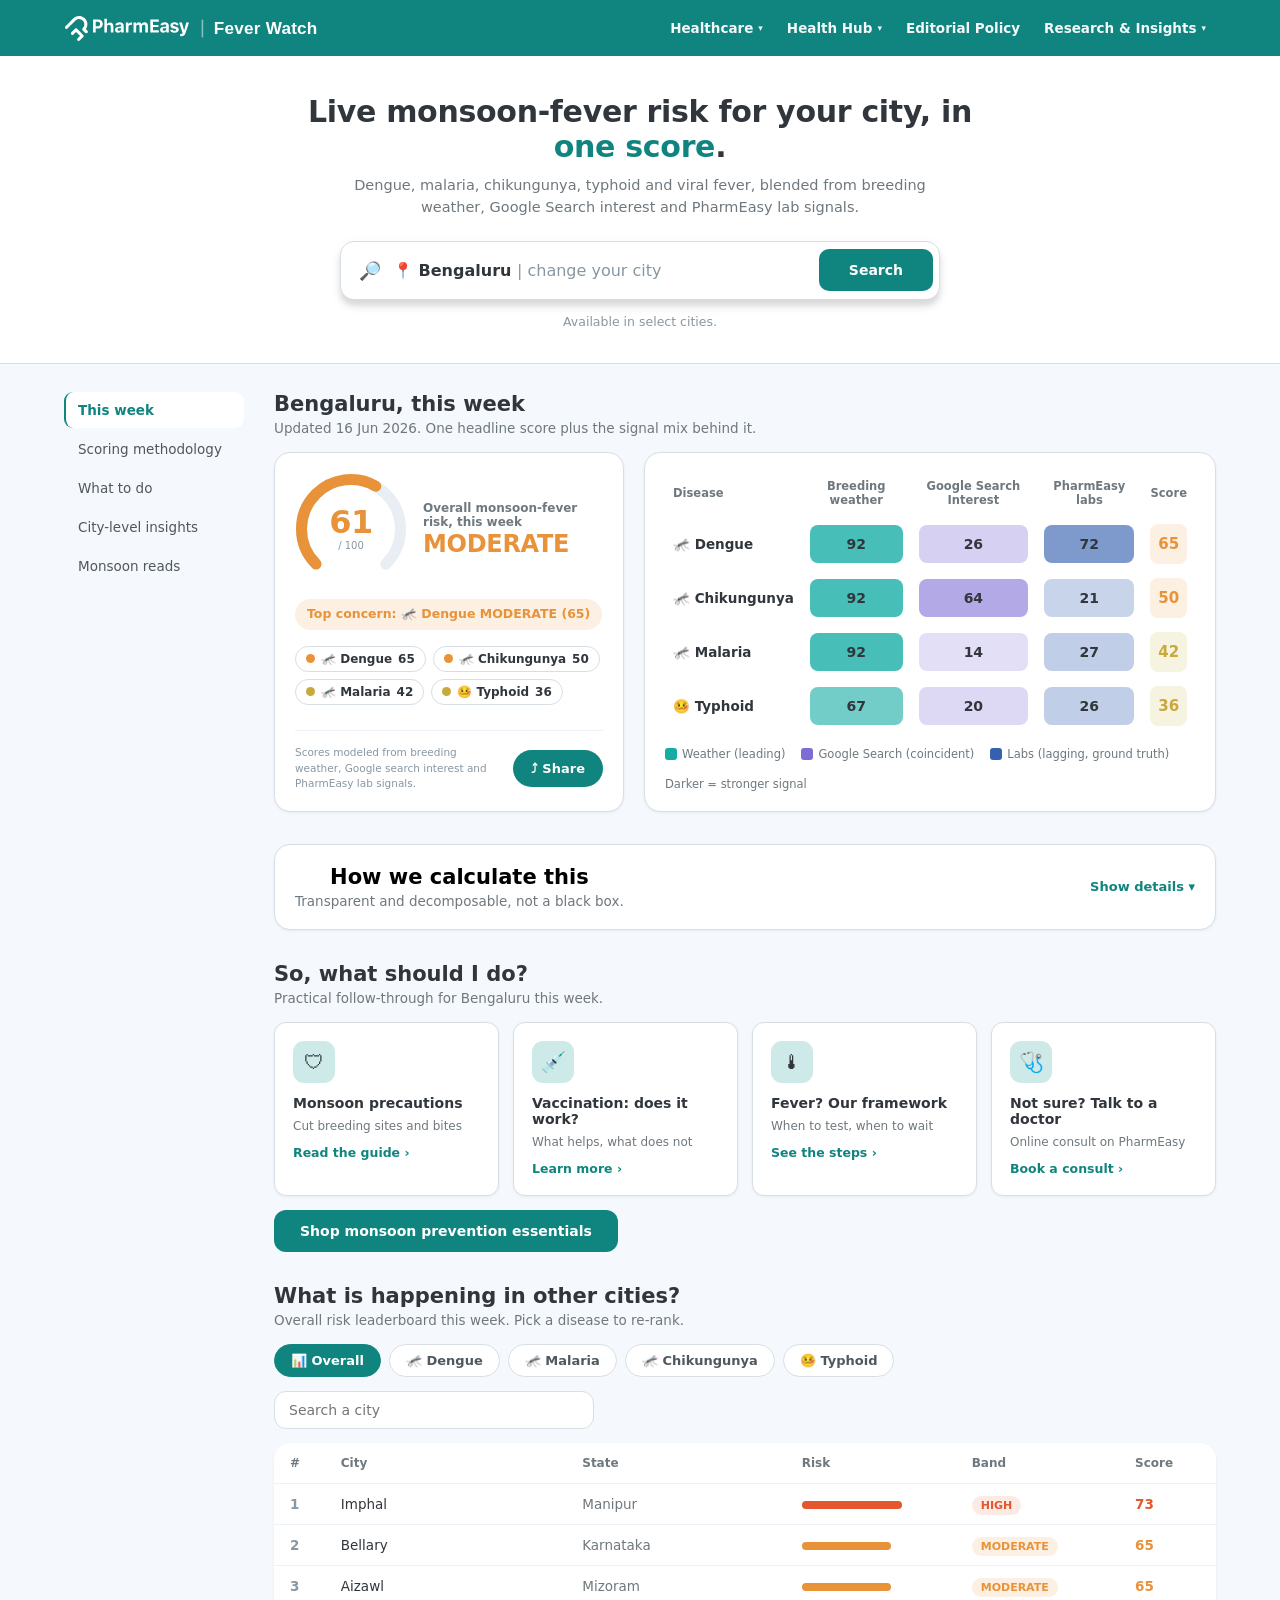
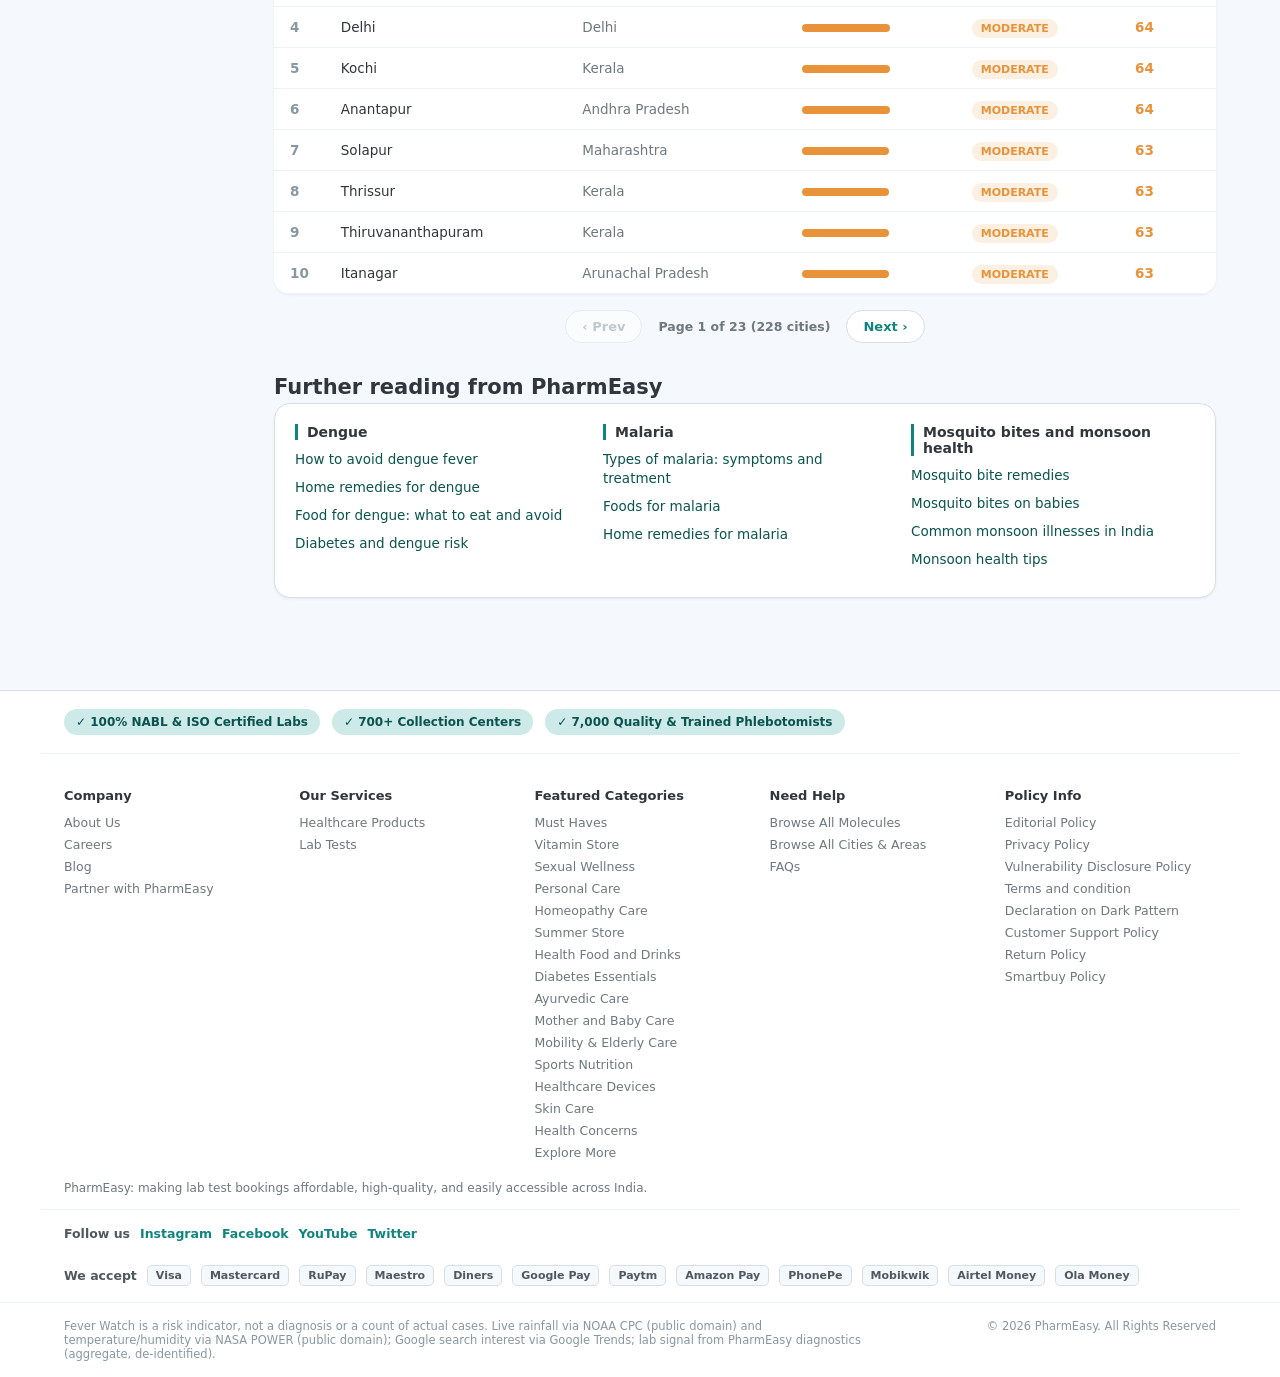
==== commit ddf4bd57: "feat: switch rain source NASA POWER -> NOAA CPC (gauge-based, public domain) NASA POWER over-reads p" ====
--- a/prototypes/desktop.html
+++ b/prototypes/desktop.html
@@ -495,7 +495,7 @@
       '<div class="footmeta"><div class="footsocial"><span>Follow us</span>' + socialHtml + '</div>' +
       '<div class="footpay"><span>We accept</span>' + payHtml + '</div></div>' +
       '<div class="footbar"><div class="footbarin">' +
-      '<span class="footdisc">Fever Watch is a risk indicator, not a diagnosis or a count of actual cases. Live weather via NASA POWER (public domain); Google search interest via Google Trends; lab signal from PharmEasy diagnostics (aggregate, de-identified).</span>' +
+      '<span class="footdisc">Fever Watch is a risk indicator, not a diagnosis or a count of actual cases. Live rainfall via NOAA CPC (public domain) and temperature/humidity via NASA POWER (public domain); Google search interest via Google Trends; lab signal from PharmEasy diagnostics (aggregate, de-identified).</span>' +
       '<span>© 2026 PharmEasy. All Rights Reserved</span></div></div></footer>';
   }
 
@@ -555,7 +555,7 @@
     '<li><b>Google Search Interest</b> (coincident): symptom-search attention, smoothed; down-weighted when it spikes alone.</li>' +
     '<li><b>PharmEasy lab signal</b> (lagging, ground truth): aggregate, de-identified test-positivity trend.</li></ul>' +
     '<h4>3. Confirmation-weighted ensemble</h4><p>Not a flat average. With lab data present it dominates (weights ~<code>30 / 22 / 48</code> weather / search / positivity) and agreement raises confidence. Without it, a capped <code>forecast-only</code> mode (max 69, below HIGH) keeps a conditions-only read honest. The city headline is a max-dominant blend (<code>0.8 &times; top + 0.2 &times; mean of the rest</code>) with the driver disease named.</p>' +
-    '</div><div class="side"><h4>Data sources</h4><ul><li>Weather: NASA POWER (US public domain / CC0)</li><li>Search: Google Trends</li><li>Positivity: PharmEasy diagnostics (aggregate, de-identified)</li></ul>' +
+    '</div><div class="side"><h4>Data sources</h4><ul><li>Rainfall: NOAA CPC (US public domain)</li><li>Temperature and humidity: NASA POWER (US public domain / CC0)</li><li>Search: Google Trends</li><li>Positivity: PharmEasy diagnostics (aggregate, de-identified)</li></ul>' +
     '<h4>Selected research</h4>' +
     '<p class="cite">Ginsberg et al. Detecting influenza epidemics using search engine query data. <i>Nature</i>, 2009.</p>' +
     '<p class="cite">Mordecai et al. Thermal biology of mosquito-borne disease. <i>Ecology Letters</i>, 2019.</p>' +
--- a/prototypes/tokens.css
+++ b/prototypes/tokens.css
@@ -44,6 +44,13 @@
   --sig-weather: #15ACA5;     /* teal */
   --sig-search: #7C6CD6;      /* violet */
   --sig-lab: #3661B0;         /* diagnostics blue */
+
+  /* Per-disease IDENTITY colors (dial segments + legend + breakdown dots; mobile first-fold redesign).
+     Kept in sync with the DISEASE maps in assets/js/mobile.js and src/build_site.py. */
+  --dis-dengue: #F1839D;
+  --dis-malaria: #887ADE;
+  --dis-chikungunya: #46CFE7;
+  --dis-typhoid: #4681EF;
 
   /* Shape & elevation (Figma: Elevation 12 DP) */
   --radius: 16px;
@@ -119,9 +126,22 @@
 
 .fwtrend-verdict { display: flex; align-items: center; gap: 9px; flex-wrap: wrap; margin: 12px 0 6px; }
 .fwtrend-vicon { width: 22px; height: 22px; border-radius: 50%; display: inline-flex; align-items: center; justify-content: center; font-size: 11px; color: #fff; flex-shrink: 0; }
+.fwtrend-vicon svg { width: 14px; height: 14px; }
 .fwtrend-vicon.below { background: var(--risk-low); }
 .fwtrend-vicon.above { background: var(--risk-high); }
 .fwtrend-vicon.inline { background: var(--pe-muted); }
+
+/* Figma "+16% higher than last year" pill: tone-tinted rounded bar, icon circle + bold delta + phrase. */
+.fwtrend-pill { display: inline-flex; align-items: center; gap: 9px; margin: 12px 0 8px; padding: 8px 14px 8px 9px; border-radius: var(--pill); font-size: 14px; color: var(--pe-ink); line-height: 1.3; }
+.fwtrend-pill b { font-weight: 800; }
+.fwtrend-pill.above { background: #FCEBE4; }
+.fwtrend-pill.above b { color: var(--risk-high); }
+.fwtrend-pill.below { background: #E4F4EC; }
+.fwtrend-pill.below b { color: var(--risk-low); }
+.fwtrend-pill.inline { background: var(--pe-bg-2); }
+.fwtrend-pill .fwtrend-vicon.above, .fwtrend-pill.above .fwtrend-vicon { background: var(--risk-high); }
+.fwtrend-pill.below .fwtrend-vicon { background: var(--risk-low); }
+.fwtrend-pill.inline .fwtrend-vicon { background: var(--pe-muted); }
 .fwtrend-vtext { font-size: 16px; font-weight: 700; color: var(--pe-ink); line-height: 1.3; }
 .fwtrend-chip { font-size: 12.5px; font-weight: 800; padding: 3px 10px; border-radius: var(--pill); }
 .fwtrend-chip.below { color: var(--risk-low); background: #E4F4EC; }
